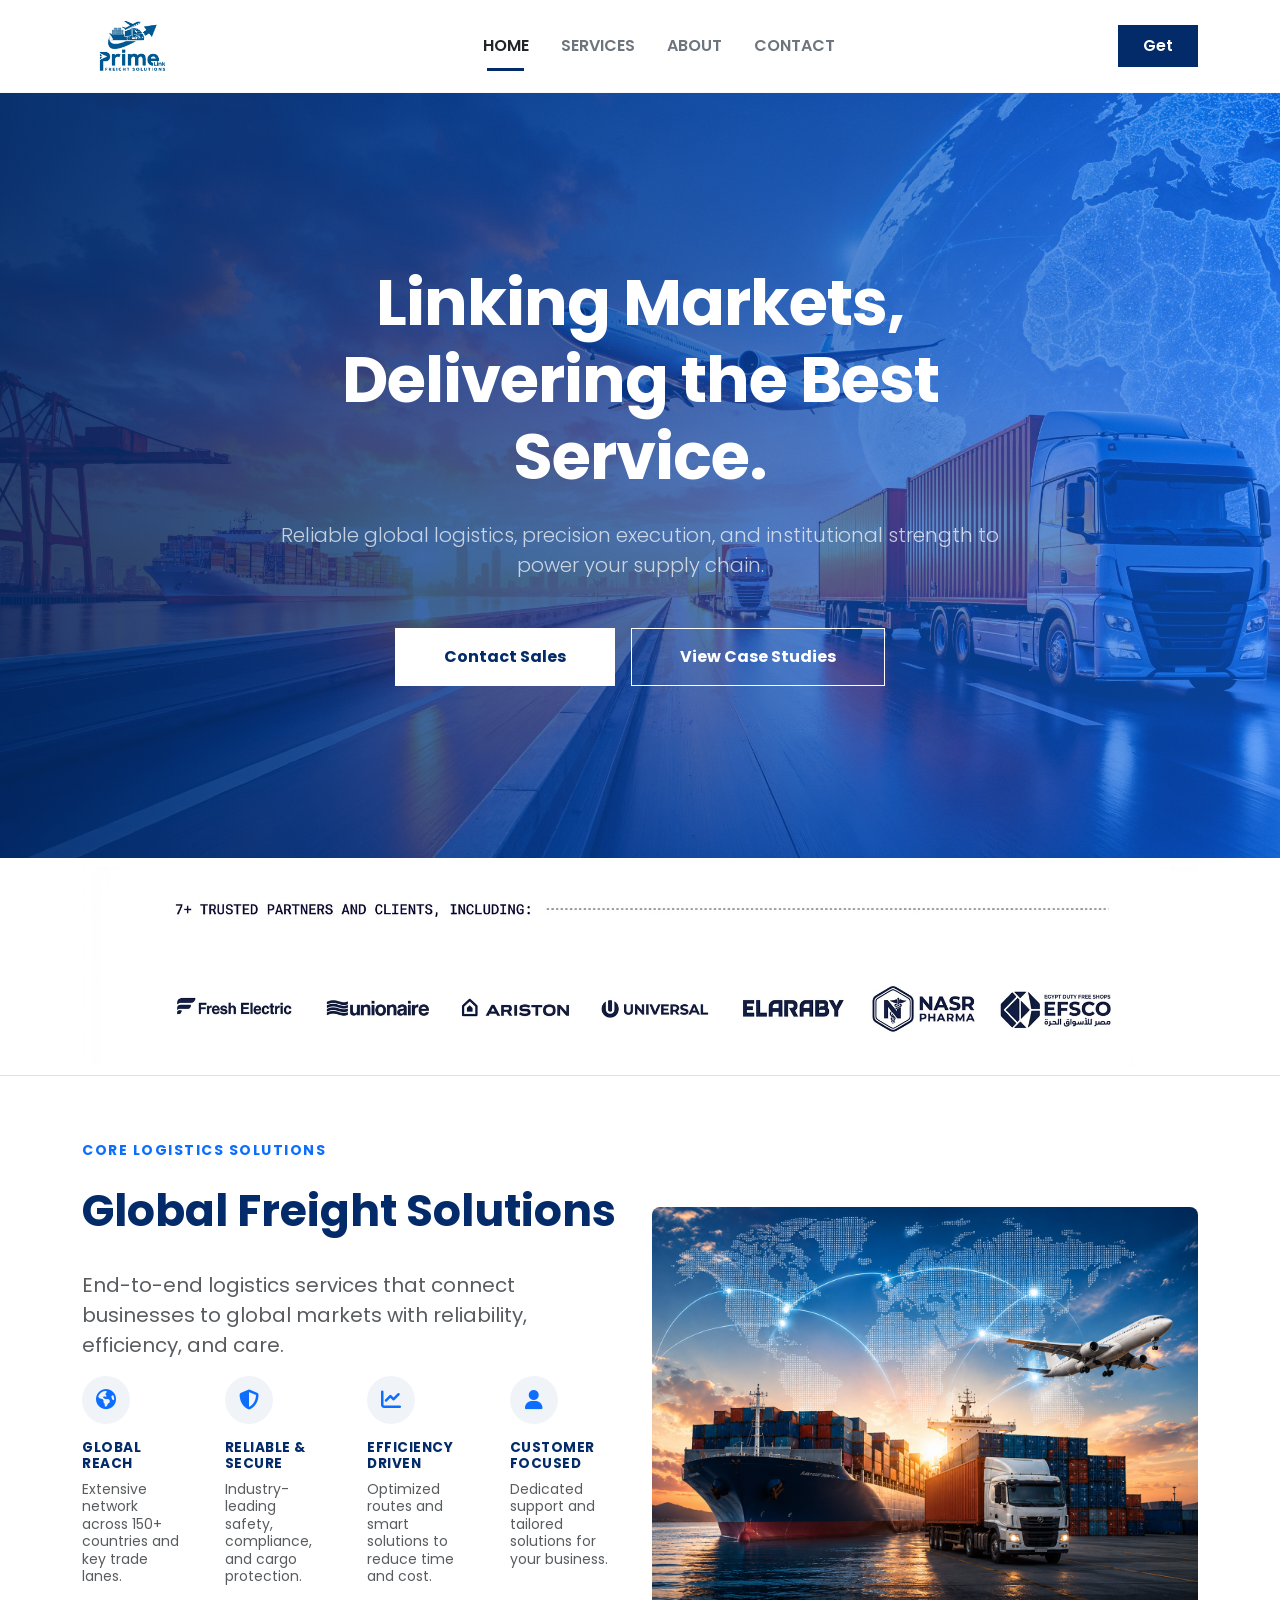
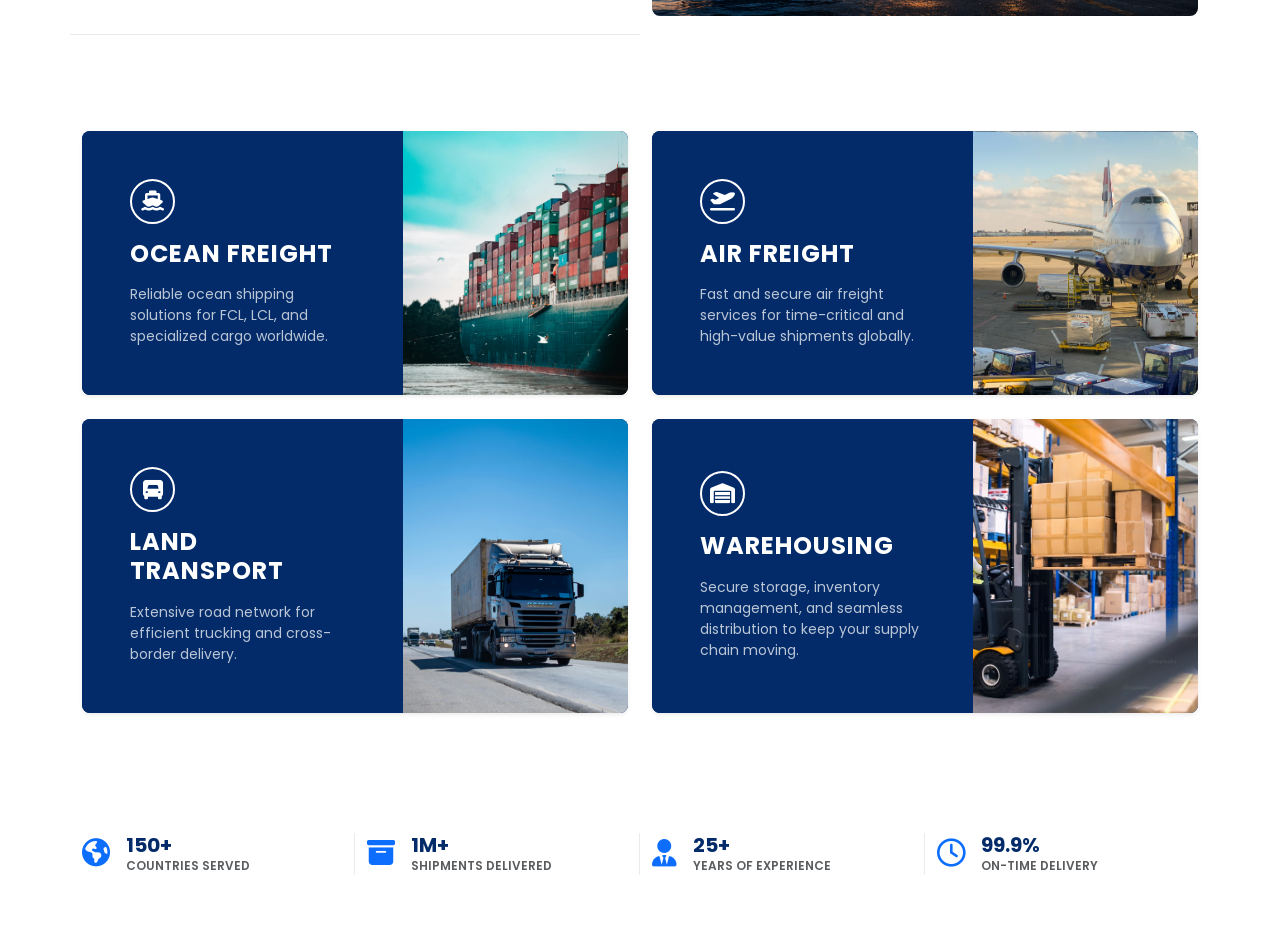
==== ar/index.html @ cf79ec02 "Fix asset paths for localized directory" ====
<!doctype html>
<html lang="en">
  <head>
    <!-- 
    =======================================================================
    * PROJECT:     Professional Multi-page Portfolio
    * VERSION:     1.0.0
    * AUTHOR:      Mostafa
    * DESCRIPTION: Home Page (English Version) with Multilingual Setup
    =======================================================================
    -->
    <meta charset="UTF-8" />
    <meta name="viewport" content="width=device-width, initial-scale=1.0" />
    <title>Portfolio | Home</title>

    <!-- THIRD-PARTY CORE CSS STYLESHEETS -->
    <!-- Google Fonts: Poppins (Clean Sans-Serif Typography) -->
    <link
      href="https://fonts.googleapis.com/css2?family=Poppins:wght@300;400;600;700&display=swap"
      rel="stylesheet"
    />
    <!-- Font Awesome Icons (Scalable Vector Icons) -->
    <link
      rel="stylesheet"
      href="https://cdnjs.cloudflare.com/ajax/libs/font-awesome/6.5.1/css/all.min.css"
    />
    <!-- Bootstrap 5 Compiled CSS (Local Production File) -->
    <link rel="stylesheet" href="../css/bootstrap.min.css" />

    <!-- CUSTOM USER-DEFINED STYLESHEETS -->
    <!-- Primary Global Stylesheet (LTR Layouts) -->
    <link rel="stylesheet" href="../css/style.css" />

    <!-- PAGE-SPECIFIC CRITICAL INLINE STYLES -->
    <style>
      body {
        font-family: "Poppins", sans-serif;
        background-color: #f8f9fa;
      }
    </style>
  </head>
  <body>
    <!-- ==========================================
         START: GLOBAL NAVIGATION BAR
         Features: Sticky-top, Responsive, Dark Theme
         ========================================== -->
    <nav
      class="navbar navbar-expand-lg navbar-light bg-white sticky-top py-3 border-bottom border-light"
    >
      <div class="container">
        <a
          class="navbar-brand fw-bold text-dark d-flex align-items-center"
          href="index.html"
        >
          <img
            src="../assets/images/Logo RGB.jpg.jpeg"
            alt=""
            class="img-fluid"
            style="height: 50px"
          />
        </a>

        <button
          class="navbar-toggler"
          type="button"
          data-bs-toggle="collapse"
          data-bs-target="#mainNavbar"
          aria-controls="mainNavbar"
          aria-expanded="false"
          aria-label="Toggle navigation"
        >
          <span class="navbar-toggler-icon"></span>
        </button>

        <div class="collapse navbar-collapse" id="mainNavbar">
          <ul class="navbar-nav mx-auto mb-2 mb-lg-0 gap-lg-3">
            <li class="nav-item">
              <a
                class="nav-link active fw-semibold text-uppercase text-dark position-relative"
                href="index.html"
                >Home</a
              >
            </li>
            <li class="nav-item">
              <a
                class="nav-link fw-semibold text-uppercase text-secondary"
                href="services.html"
                >Services</a
              >
            </li>
            <li class="nav-item">
              <a
                class="nav-link fw-semibold text-uppercase text-secondary"
                href="about.html"
                >About</a
              >
            </li>
            <li class="nav-item">
              <a
                class="nav-link fw-semibold text-uppercase text-secondary"
                href="contact.html"
                >Contact</a
              >
            </li>
          </ul>
          <div class="d-flex">
            <a
              href="contact.html"
              class="btn btn-primary-dark px-4 py-2 rounded-0 text-white fw-semibold"
              >Get</a
            >
          </div>
        </div>
      </div>
    </nav>
    <header
      class="hero-banner d-flex align-items-center text-center text-white position-relative"
    >
      <div
        class="hero-overlay position-absolute top-0 start-0 w-100 h-100"
      ></div>

      <div class="container position-relative z-1">
        <div class="row justify-content-center">
          <div class="col-xl-9 col-lg-10">
            <h1 class="display-3 fw-bold tracking-tight mb-4 text-white">
              Linking Markets,<br />Delivering the Best Service.
            </h1>
            <p class="lead mb-5 px-md-5 text-light opacity-75 fs-5">
              Reliable global logistics, precision execution, and institutional
              strength to power your supply chain.
            </p>
            <div class="d-flex justify-content-center gap-3 flex-wrap">
              <a
                href="contact.html"
                class="btn btn-white px-5 py-3 rounded-0 fw-bold"
                >Contact Sales</a
              >
              <a
                href="services.html"
                class="btn btn-outline-white px-5 py-3 rounded-0 fw-bold"
                >View Case Studies</a
              >
            </div>
          </div>
        </div>
      </div>
    </header>

    <!-- ==========================================
         END: GLOBAL NAVIGATION BAR
         ========================================== -->

    <!-- ==========================================
         START: HERO MAIN SECTION
         Placeholder for Hero Banner Configuration
         ========================================== -->
    <section class="stats-section bg-white py-2 border-bottom">
      <div class="container text-center">
        <img src="../assets/images/partners.png" alt="" class="img-fluid" />
      </div>
    </section>

    <!-- ==========================================
         END: HERO MAIN SECTION
         ========================================== -->

    <!-- ==========================================
         START: CORE SERVICES HIGHLIGHT SECTION
         Structure: Icon + Title + Description
        ========================================== -->

    <section class="services-section py-5 bg-white">
      <div class="container py-3">
        <div class="row align-items-center g-4 mb-5">
          <div class="col-lg-6">
            <div class="row g-3 mb-3">
              <span
                class="text-primary fw-bold text-uppercase tracking-wider small d-block mb-2"
                style="letter-spacing: 1.5px"
                >Core Logistics Solutions</span
              >
              <h2
                class="display-5 fw-bold text-dark-blue mb-3"
                style="font-size: 2.75rem"
              >
                Global Freight Solutions
              </h2>
              <p class="text-muted mb-0 fs-5 lh-base" style="max-width: 90%">
                End-to-end logistics services that connect businesses to global
                markets with reliability, efficiency, and care.
              </p>
            </div>
            <div class="row g-4 mb-5 pb-5 border-bottom border-light-subtle">
              <div class="col-xl-3 col-md-6">
                <div
                  class="feature-item d-flex flex-column align-items-center text-center align-items-sm-start text-sm-start pe-xl-3"
                >
                  <div
                    class="feature-icon-wrap mb-3 d-flex align-items-center justify-content-center rounded-circle bg-light-blue"
                  >
                    <i class="fa-solid fa-earth-americas text-primary fs-5"></i>
                  </div>
                  <h6
                    class="fw-bold text-dark-blue text-uppercase mb-2"
                    style="letter-spacing: 0.5px; font-size: 0.85rem"
                  >
                    Global Reach
                  </h6>
                  <p class="text-muted small mb-0 lh-sm">
                    Extensive network across 150+ countries and key trade lanes.
                  </p>
                </div>
              </div>
              <div class="col-xl-3 col-md-6">
                <div
                  class="feature-item d-flex flex-column align-items-center text-center align-items-sm-start text-sm-start pe-xl-3"
                >
                  <div
                    class="feature-icon-wrap mb-3 d-flex align-items-center justify-content-center rounded-circle bg-light-blue"
                  >
                    <i class="fa-solid fa-shield-halved text-primary fs-5"></i>
                  </div>
                  <h6
                    class="fw-bold text-dark-blue text-uppercase mb-2"
                    style="letter-spacing: 0.5px; font-size: 0.85rem"
                  >
                    Reliable & Secure
                  </h6>
                  <p class="text-muted small mb-0 lh-sm">
                    Industry-leading safety, compliance, and cargo protection.
                  </p>
                </div>
              </div>
              <div class="col-xl-3 col-md-6">
                <div
                  class="feature-item d-flex flex-column align-items-center text-center align-items-sm-start text-sm-start pe-xl-3"
                >
                  <div
                    class="feature-icon-wrap mb-3 d-flex align-items-center justify-content-center rounded-circle bg-light-blue"
                  >
                    <i class="fa-solid fa-chart-line text-primary fs-5"></i>
                  </div>
                  <h6
                    class="fw-bold text-dark-blue text-uppercase mb-2"
                    style="letter-spacing: 0.5px; font-size: 0.85rem"
                  >
                    Efficiency Driven
                  </h6>
                  <p class="text-muted small mb-0 lh-sm">
                    Optimized routes and smart solutions to reduce time and
                    cost.
                  </p>
                </div>
              </div>
              <div class="col-xl-3 col-md-6">
                <div
                  class="feature-item d-flex flex-column align-items-center text-center align-items-sm-start text-sm-start"
                >
                  <div
                    class="feature-icon-wrap mb-3 d-flex align-items-center justify-content-center rounded-circle bg-light-blue"
                  >
                    <i class="fa-solid fa-user text-primary fs-5"></i>
                  </div>
                  <h6
                    class="fw-bold text-dark-blue text-uppercase mb-2"
                    style="letter-spacing: 0.5px; font-size: 0.85rem"
                  >
                    Customer Focused
                  </h6>
                  <p class="text-muted small mb-0 lh-sm">
                    Dedicated support and tailored solutions for your business.
                  </p>
                </div>
              </div>
            </div>
          </div>
          <div class="col-lg-6">
            <div class="position-relative text-center text-lg-end">
              <img
                src="../assets/images/global-freight-logistics.png"
                alt="Global Freight Logistics"
                class="img-fluid rounded-3"
              />
            </div>
          </div>
        </div>

        <div class="row g-4">
          <div class="col-lg-6">
            <div
              class="service-panel-card d-flex flex-column flex-md-row rounded-3 overflow-hidden shadow-sm h-100"
            >
              <div
                class="service-panel-info p-4 p-xl-5 text-white d-flex flex-column justify-content-center position-relative"
              >
                <div
                  class="service-panel-icon mb-3 d-flex align-items-center justify-content-center rounded-circle border border-white border-2"
                >
                  <i class="fa-solid fa-ship fs-5"></i>
                </div>
                <h4 class="fw-bold text-uppercase mb-3 tracking-wide">
                  Ocean Freight
                </h4>
                <p class="text-light opacity-75 small mb-0">
                  Reliable ocean shipping solutions for FCL, LCL, and
                  specialized cargo worldwide.
                </p>
              </div>
              <div
                class="service-panel-img"
                style="
                  background-image: url(&quot;../assets/images/ocean-freight-bg.jpg&quot;);
                "
              ></div>
            </div>
          </div>

          <div class="col-lg-6">
            <div
              class="service-panel-card d-flex flex-column flex-md-row rounded-3 overflow-hidden shadow-sm h-100"
            >
              <div
                class="service-panel-info p-4 p-xl-5 text-white d-flex flex-column justify-content-center position-relative"
              >
                <div
                  class="service-panel-icon mb-3 d-flex align-items-center justify-content-center rounded-circle border border-white border-2"
                >
                  <i class="fa-solid fa-plane-departure fs-5"></i>
                </div>
                <h4 class="fw-bold text-uppercase mb-3 tracking-wide">
                  Air Freight
                </h4>
                <p class="text-light opacity-75 small mb-0">
                  Fast and secure air freight services for time-critical and
                  high-value shipments globally.
                </p>
              </div>
              <div
                class="service-panel-img"
                style="
                  background-image: url(&quot;../assets/images/air-freight-bg.jpg&quot;);
                "
              ></div>
            </div>
          </div>

          <div class="col-lg-6">
            <div
              class="service-panel-card d-flex flex-column flex-md-row rounded-3 overflow-hidden shadow-sm h-100"
            >
              <div
                class="service-panel-info p-4 p-xl-5 text-white d-flex flex-column justify-content-center position-relative"
              >
                <div
                  class="service-panel-icon mb-3 d-flex align-items-center justify-content-center rounded-circle border border-white border-2"
                >
                  <i class="fa-solid fa-truck-front fs-5"></i>
                </div>
                <h4 class="fw-bold text-uppercase mb-3 tracking-wide">
                  Land Transport
                </h4>
                <p class="text-light opacity-75 small mb-0">
                  Extensive road network for efficient trucking and cross-border
                  delivery.
                </p>
              </div>
              <div
                class="service-panel-img"
                style="
                  background-image: url(&quot;../assets/images/land-transport-bg.jpg&quot;);
                "
              ></div>
            </div>
          </div>

          <div class="col-lg-6">
            <div
              class="service-panel-card d-flex flex-column flex-md-row rounded-3 overflow-hidden shadow-sm h-100"
            >
              <div
                class="service-panel-info p-4 p-xl-5 text-white d-flex flex-column justify-content-center position-relative"
              >
                <div
                  class="service-panel-icon mb-3 d-flex align-items-center justify-content-center rounded-circle border border-white border-2"
                >
                  <i class="fa-solid fa-warehouse fs-5"></i>
                </div>
                <h4 class="fw-bold text-uppercase mb-3 tracking-wide">
                  Warehousing
                </h4>
                <p class="text-light opacity-75 small mb-0">
                  Secure storage, inventory management, and seamless
                  distribution to keep your supply chain moving.
                </p>
              </div>
              <div
                class="service-panel-img"
                style="
                  background-image: url(&quot;../assets/images/warehouse-bg.jpg&quot;);
                "
              ></div>
            </div>
          </div>
        </div>
        <div
          class="row g-4 justify-content-between align-items-center text-center text-md-start mt-5 pt-5"
        >
          <div
            class="col-xl-3 col-md-6 d-md-flex align-items-center gap-3 justify-content-center justify-content-xl-start bottom-stat-col"
          >
            <div class="stat-icon text-primary fs-3 mb-2 mb-md-0">
              <i class="fa-solid fa-earth-americas"></i>
            </div>
            <div>
              <h4 class="fw-bold text-dark-blue mb-0 fs-5">150+</h4>
              <p
                class="text-uppercase text-muted small fw-semibold tracking-wider mb-0"
                style="font-size: 0.75rem"
              >
                Countries Served
              </p>
            </div>
          </div>

          <div
            class="col-xl-3 col-md-6 d-md-flex align-items-center gap-3 justify-content-center justify-content-xl-start bottom-stat-col"
          >
            <div class="stat-icon text-primary fs-3 mb-2 mb-md-0">
              <i class="fa-solid fa-box-archive"></i>
            </div>
            <div>
              <h4 class="fw-bold text-dark-blue mb-0 fs-5">1M+</h4>
              <p
                class="text-uppercase text-muted small fw-semibold tracking-wider mb-0"
                style="font-size: 0.75rem"
              >
                Shipments Delivered
              </p>
            </div>
          </div>

          <div
            class="col-xl-3 col-md-6 d-md-flex align-items-center gap-3 justify-content-center justify-content-xl-start bottom-stat-col"
          >
            <div class="stat-icon text-primary fs-3 mb-2 mb-md-0">
              <i class="fa-solid fa-user-tie"></i>
            </div>
            <div>
              <h4 class="fw-bold text-dark-blue mb-0 fs-5">25+</h4>
              <p
                class="text-uppercase text-muted small fw-semibold tracking-wider mb-0"
                style="font-size: 0.75rem"
              >
                Years of Experience
              </p>
            </div>
          </div>

          <div
            class="col-xl-3 col-md-6 d-md-flex align-items-center gap-3 justify-content-center justify-content-xl-start"
          >
            <div class="stat-icon text-primary fs-3 mb-2 mb-md-0">
              <i class="fa-regular fa-clock"></i>
            </div>
            <div>
              <h4 class="fw-bold text-dark-blue mb-0 fs-5">99.9%</h4>
              <p
                class="text-uppercase text-muted small fw-semibold tracking-wider mb-0"
                style="font-size: 0.75rem"
              >
                On-Time Delivery
              </p>
            </div>
          </div>
        </div>
      </div>
    </section>
    <!-- ==========================================
         END: CORE SERVICES HIGHLIGHT SECTION
         ========================================== -->

    <!-- ==========================================
         START: GLOBAL SCRIPTS ATTACHMENT
         Placed at bottom to optimize DOM load speed
         ========================================== -->
    <!-- Bootstrap 5 Compiled Bundle JS (Includes Popper Core) -->
    <script src="../js/bootstrap.bundle.min.js"></script>
    <!-- Custom Application Javascript Execution File -->
    <script src="../js/main.js"></script>
    <!-- ==========================================
         END: GLOBAL SCRIPTS ATTACHMENT
         ========================================== -->
  </body>
</html>
---- css/style.css ----
/* =========================================================================
   * PREMIUM CORPORATE GLOBAL STYLESHEET
   * APPLICATION: Logistics & Freight Digital Interface
   * ARCHITECT:   Mostafa
   * VERSION:     1.0.0
   * TYPE:        Cascading Style Sheets (LTR Core)
   ========================================================================= */

/* -------------------------------------------------------------------------
   1. GLOBAL ARCHITECTURE VARIABLES & DESIGN TOKENS
   ------------------------------------------------------------------------- */
:root {
    /* Brand Identity Color Tokens */
    --brand-dark-blue: #032b69;      /* Primary institutional corporate shade */
    --brand-primary-blue: #0d6efd;   /* Dynamic interaction blue color */
    
    /* Global Transition Presets for Interactive Elements */
    --transition-base: all 0.3s ease-in-out;
}

/* -------------------------------------------------------------------------
   2. GLOBAL ROUTING OVERRIDES & BODY PRESETS
   ------------------------------------------------------------------------- */
body {
    background-color: #f4f6f9;       /* Light gray base surface layer */
    color: #333333;                  /* High contrast body text layout */
}

/* -------------------------------------------------------------------------
   3. GLOBAL NAVIGATION HEADER EXTENSIONS
   ------------------------------------------------------------------------- */
/* Active Page Indicator Underline Layer */
.navbar-nav .nav-link.active::after {
    content: '';
    position: absolute;
    width: 60%;
    height: 3px;
    background-color: var(--brand-dark-blue);
    bottom: -5px;
    left: 20%;
}

/* Custom Institutional Action Button State */
.btn-primary-dark {
    background-color: var(--brand-dark-blue);
    border: 1px solid var(--brand-dark-blue);
    transition: var(--transition-base);
}
.btn-primary-dark:hover {
    background-color: #021c44;
    color: #ffffff;
}

/* -------------------------------------------------------------------------
   4. HERO BANNER CONFIGURATION UTILITIES
   ------------------------------------------------------------------------- */
.hero-banner {
    min-height: 85vh;
    background: url('../assets/images/hero-bg.jpg') no-repeat center center/cover;
    background-attachment: fixed;    /* Parallax visual movement preset */
}

/* Background Opacity Gradient Layer */
.hero-overlay {
    background: linear-gradient(to right, rgba(3, 43, 105, 0.85), rgba(13, 110, 253, 0.6));
    z-index: 0;
}

/* Dense Typography Line-Height Utility */
.tracking-tight {
    letter-spacing: -1px;
}

/* Sharp Corporate Dynamic Button Overrides */
.btn-white {
    background-color: #ffffff;
    color: var(--brand-dark-blue);
    border: 1px solid #ffffff;
    transition: var(--transition-base);
}
.btn-white:hover {
    background-color: transparent;
    color: #ffffff;
    border: 1px solid #ffffff;
}

.btn-outline-white {
    background-color: transparent;
    color: #ffffff;
    border: 1px solid #ffffff;
    transition: var(--transition-base);
}
.btn-outline-white:hover {
    background-color: #ffffff;
    color: var(--brand-dark-blue);
}

/* -------------------------------------------------------------------------
   5. CORE SERVICES & SOLUTIONS SECTION STRUCTURAL DESIGN
   ------------------------------------------------------------------------- */
/* Text tracking definitions */
.small-tracking {
    letter-spacing: 0.5px;
    font-size: 0.85rem;
}

/* Soft Decorative Circular Background for Core Features */
.bg-light-blue {
    background-color: #f0f4f9;
}

/* Micro-interaction Container for Vector Assets */
.feature-icon-wrap {
    width: 48px;
    height: 48px;
    border: none;
    transition: var(--transition-base);
}

/* Feature Component Interactive States */
.feature-item:hover .bg-light-blue {
    background-color: var(--brand-primary-blue);
}
.feature-item:hover .feature-icon-wrap i {
    color: #ffffff !important;
}

/* Palette Specific Branding Layer */
.text-dark-blue {
    color: var(--brand-dark-blue);
}

/* -------------------------------------------------------------------------
   6. SPLIT CARDS ARCHITECTURE LAYOUT
   ------------------------------------------------------------------------- */
/* Asymmetric Flexbox Dashboard Panel */
.service-panel-card {
    background-color: var(--brand-dark-blue);
    min-height: 240px;
    transition: var(--transition-base);
}

/* Content Container Metadata Layer */
.service-panel-info {
    flex: 1;
    background-color: var(--brand-dark-blue);
}

/* Asymmetric Background Image Asset Engine */
.service-panel-img {
    flex: 1;
    background-size: cover;
    background-position: center;
    min-height: 200px;              /* Fallback preset layer for viewports */
}

/* Interactive Card Vector Presets */
.service-panel-icon {
    width: 45px;
    height: 45px;
}

.tracking-wide {
    letter-spacing: 1px;
}

/* Card Micro-interaction Elevation Translate Animations */
.service-panel-card:hover {
    transform: translateY(-5px);
    box-shadow: 0 1rem 3rem rgba(3, 43, 105, 0.15) !important;
}

/* -------------------------------------------------------------------------
   7. PERFORMANCE METRICS DIVIDER ARCHITECTURE
   ------------------------------------------------------------------------- */
.bottom-stats-bar {
    background-color: #ffffff;
}

/* Responsive Desktop Column Separator System */
@media (min-width: 1200px) {
    .bottom-stat-col {
        border-right: 1px solid #e9ecef;
        padding-right: 2rem;
    }
}

/* Dynamic Performance Counter Vector Asset Color Match */
.stat-icon i {
    color: var(--brand-primary-blue);
}

/* =========================================================================
   * END OF LOGISTICS STYLE IMPLEMENTATION LAYER
   ========================================================================= */


   /* =========================================================================
   * SERVICES MAIN SECTION STYLE SHEET
   * APPLICATION: About Us Interface Settings
   * ARCHITECT:   Mostafa
   ========================================================================= */

/* -------------------------------------------------------------------------
   1. HERO BANNER REINFORCEMENTS
   ------------------------------------------------------------------------- */
.about-hero {
    background-size: cover;
    background-position: center !important;
}

/* -------------------------------------------------------------------------
   2. CORE FEATURES COMPONENT OVERRIDES
   ------------------------------------------------------------------------- */
.bg-light-blue {
    background-color: #f0f4f9;
}

.value-icon-wrap {
    width: 60px;
    height: 60px;
    transition: all 0.3s ease-in-out;
}

/* Micro-interaction Styles on Hover Trigger */
.value-card-col:hover .bg-light-blue {
    background-color: #0d6efd !important; /* Maps dynamic interaction blue color */
}

.value-card-col:hover .value-icon-wrap i {
    color: #ffffff !important;
}

/* -------------------------------------------------------------------------
   3. CORPORATE QUOTE BLOCK PRESETS
   ------------------------------------------------------------------------- */
.quote-banner-bar {
    background-color: #032b69; /* Institutional corporate dark blue */
}

/* Responsive Structural Desktop Thin Layout Grid Separator */
@media (min-width: 768px) {
    .border-start-md {
        border-left: 1px solid #e9ecef !important;
    }
}
/* =========================================================================
   * DETAILED SERVICES INTERFACE STYLE SHEET
   * APPLICATION: Custom UI Component Enhancements
   * ARCHITECT:   Mostafa
   ========================================================================= */

/* 1. HERO GRAPHIC EXTRA CONFIG */
.services-hero {
    background-color: #f8f9fa !important;
}

/* 2. SERVICES CARD DETAILED LAYOUT */
.service-detailed-card {
    transition: all 0.3s ease-in-out;
    background-color: #fdfdfd;
}

/* Floating Icon Placement Override */
.service-floating-icon {
    width: 46px;
    height: 46px;
    bottom: -23px;
    left: 25px;
    border: 2px solid #ffffff;
    z-index: 3;
    transition: all 0.3s ease-in-out;
}

/* Text Accent Line Style Under Service Title */
.card-title-line::after {
    content: '';
    position: absolute;
    bottom: 0;
    left: 0;
    width: 30px;
    height: 2.5px;
    background-color: #0d6efd; /* Brand primary blue */
}

/* Mini Dot Bullet List Optimization */
.service-bullet-list li {
    margin-bottom: 8px;
    display: flex;
    align-items: center;
}
.service-bullet-list li i {
    font-size: 6px !important; /* Forces ultra-small micro dot layout */
}

/* Hover Zoom & Card Lift Animation Curve */
.service-detailed-card:hover {
    transform: translateY(-6px);
    box-shadow: 0 1rem 2.5rem rgba(3, 43, 105, 0.12) !important;
}
.service-detailed-card:hover .service-floating-icon {
    background-color: #0d6efd !important; /* Icon shifts to light blue on card focus */
}

/* 3. BOTTOM STATS COUNTER BAR COMPONENTS */
.stat-icon-box {
    width: 45px;
    height: 45px;
    flex-shrink: 0;
}

/* Responsive Grid Vertical Thin Separator Systems */
@media (min-width: 992px) {
    .border-end-lg {
        border-right: 1px solid #dee2e6 !important;
    }
}
/* =========================================================================
   * DETAILED CONTACT US INTERFACE STYLE SHEET - UPDATED V2
   * APPLICATION: Custom Brand Layout & Alignment Fixes
   * ARCHITECT:   Mostafa
   ========================================================================= */

/* 1. HERO REINFORCEMENT SETTINGS */
.contact-hero {

    background: url('https://picsum.photos/id/11/1920/600') no-repeat center center;
    background-size: cover !important;
    background-position: center !important;
    min-height: 450px;
}

/* 2. CORE SYSTEM INTERACTION OVERRIDES */
.text-dark-blue {
    color: #032b69 !important;
}

.bg-form-light {
    background-color: #f8fafd !important;
}

.btn-dark-blue {
    background-color: #032b69 !important;
    border: none !important;
    transition: all 0.25s ease-in-out;
}

.btn-dark-blue:hover {
    background-color: #0d6efd !important;
}


.contact-circle-icon {
    width: 40px !important;
    height: 40px !important;
    background-color: #032b69 !important; 
    color: #ffffff !important;
    border-radius: 50% !important;
    display: inline-block;
    text-align: center;
    line-height: 40px; 
    flex-shrink: 0;
    box-shadow: 0 4px 10px rgba(3, 43, 105, 0.15);
}

.contact-circle-icon i {
    color: #ffffff !important;
    font-size: 0.95rem !important;
    vertical-align: middle;
}

.contact-interface-block .d-flex {
    margin-bottom: 1.5rem !important;
}

/*(Form Fields) */
.contact-panel-form .form-control {
    background-color: #ffffff !important;
    border: 1px solid #e2e8f0 !important;
    padding: 0.75rem 1rem !important;
    font-size: 0.85rem !important;
    border-radius: 6px !important;
    color: #334155 !important;
}

.contact-panel-form .form-control::placeholder {
    color: #94a3b8 !important;
}

.contact-panel-form .form-control:focus {
    border-color: #0d6efd !important;
    box-shadow: 0 0 0 3px rgba(13, 110, 253, 0.1) !important;
    outline: none !important;
}

/* 3. BRAND ADAPTIVE UTILITIES SIDEBAR PANEL OVERRIDES */
.corporate-brand-card {
    background: linear-gradient(135deg, #032b69 0%, #021a3f 100%) !important;
    padding: 3rem !important;
    min-height: 400px;
}


.contact-grid-mask {
    background-image: radial-gradient(rgba(255, 255, 255, 0.15) 1px, transparent 1px) !important;
    background-size: 16px 16px !important;
}

/* 4. COUNTER BAR FIXES */
.stat-icon-box {
    width: 45px;
    height: 45px;
    background-color: #0d6efd !important;
    border-radius: 50%;
    display: inline-block;
    text-align: center;
    line-height: 45px;
}

.stat-icon-box i {
    color: #ffffff !important;
}


@media (min-width: 992px) {
    .border-end-lg {
        border-right: 1px solid #dee2e6 !important;
    }
}
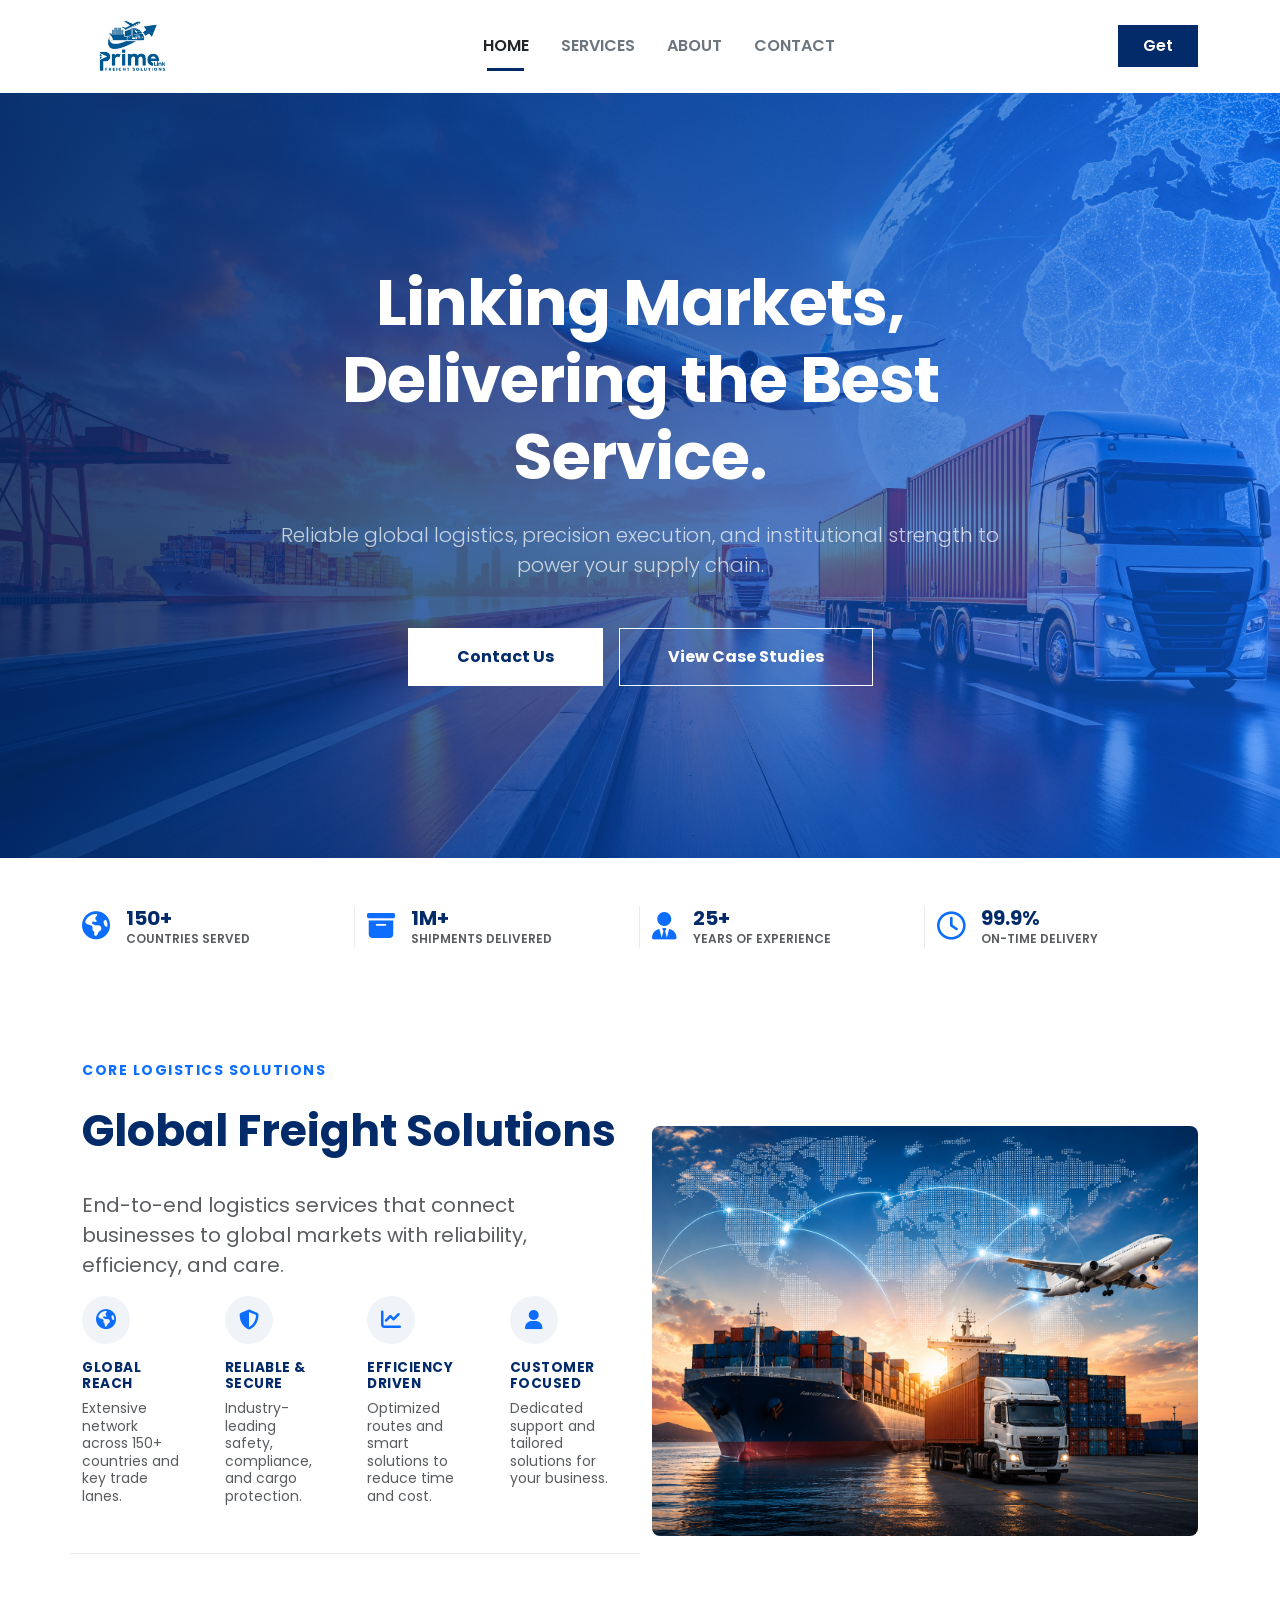
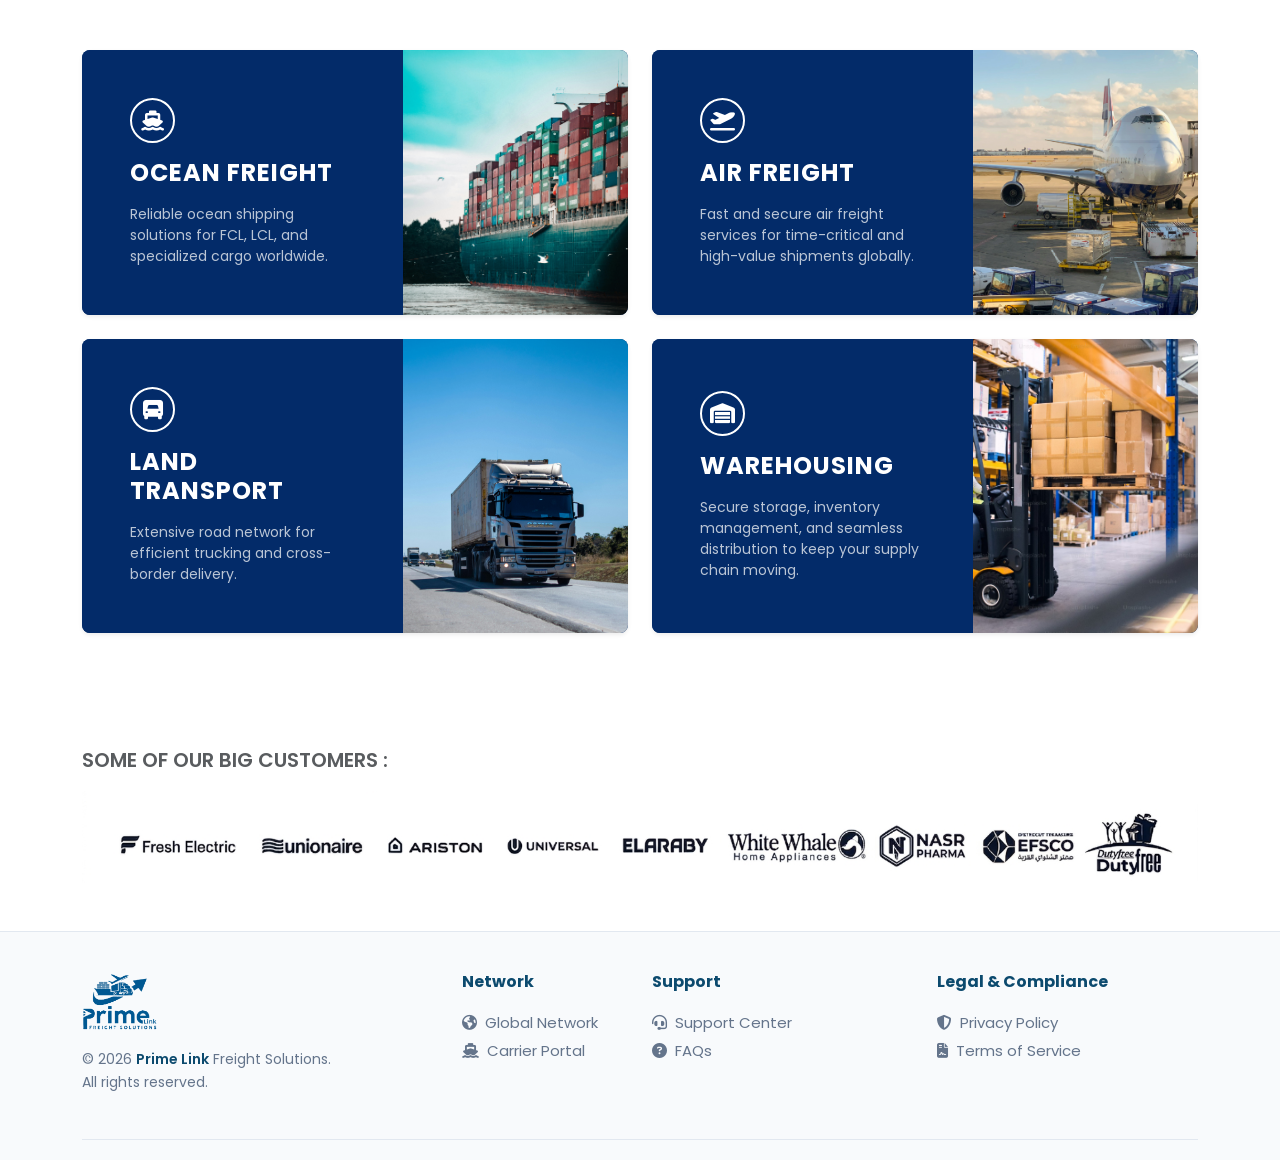
==== commit bb155ae7: "feat: add global footer, update layout image and email contact link" ====
--- a/ar/index.html
+++ b/ar/index.html
@@ -113,6 +113,13 @@
         </div>
       </div>
     </nav>
+        <!-- ==========================================
+         END: GLOBAL NAVIGATION BAR
+         ========================================== -->
+    <!-- ==========================================
+          START: HERO MAIN SECTION
+          Structure: Full-Width Background Image + Overlay + Centered Content
+          ========================================== -->  
     <header
       class="hero-banner d-flex align-items-center text-center text-white position-relative"
     >
@@ -134,7 +141,7 @@
               <a
                 href="contact.html"
                 class="btn btn-white px-5 py-3 rounded-0 fw-bold"
-                >Contact Sales</a
+                >Contact Us</a
               >
               <a
                 href="services.html"
@@ -147,17 +154,79 @@
       </div>
     </header>
 
-    <!-- ==========================================
-         END: GLOBAL NAVIGATION BAR
-         ========================================== -->
-
-    <!-- ==========================================
-         START: HERO MAIN SECTION
-         Placeholder for Hero Banner Configuration
-         ========================================== -->
-    <section class="stats-section bg-white py-2 border-bottom">
+    <section class="stats-section bg-white">
       <div class="container text-center">
-        <img src="../assets/images/partners.png" alt="" class="img-fluid" />
+        <div
+          class="row g-4  justify-content-between align-items-center text-center text-md-start  py-5"
+        >
+          <div
+            class="col-xl-3 col-md-6 d-md-flex align-items-center gap-3 justify-content-center justify-content-xl-start bottom-stat-col"
+          >
+            <div class="stat-icon text-primary fs-3 mb-2 mb-md-0">
+              <i class="fa-solid fa-earth-americas"></i>
+            </div>
+            <div>
+              <h4 class="fw-bold text-dark-blue mb-0 fs-5">150+</h4>
+              <p
+                class="text-uppercase text-muted small fw-semibold tracking-wider mb-0"
+                style="font-size: 0.75rem"
+              >
+                Countries Served
+              </p>
+            </div>
+          </div>
+
+          <div
+            class="col-xl-3 col-md-6 d-md-flex align-items-center gap-3 justify-content-center justify-content-xl-start bottom-stat-col"
+          >
+            <div class="stat-icon text-primary fs-3 mb-2 mb-md-0">
+              <i class="fa-solid fa-box-archive"></i>
+            </div>
+            <div>
+              <h4 class="fw-bold text-dark-blue mb-0 fs-5">1M+</h4>
+              <p
+                class="text-uppercase text-muted small fw-semibold tracking-wider mb-0"
+                style="font-size: 0.75rem"
+              >
+                Shipments Delivered
+              </p>
+            </div>
+          </div>
+
+          <div
+            class="col-xl-3 col-md-6 d-md-flex align-items-center gap-3 justify-content-center justify-content-xl-start bottom-stat-col"
+          >
+            <div class="stat-icon text-primary fs-3 mb-2 mb-md-0">
+              <i class="fa-solid fa-user-tie"></i>
+            </div>
+            <div>
+              <h4 class="fw-bold text-dark-blue mb-0 fs-5">25+</h4>
+              <p
+                class="text-uppercase text-muted small fw-semibold tracking-wider mb-0"
+                style="font-size: 0.75rem"
+              >
+                Years of Experience
+              </p>
+            </div>
+          </div>
+
+          <div
+            class="col-xl-3 col-md-6 d-md-flex align-items-center gap-3 justify-content-center justify-content-xl-start"
+          >
+            <div class="stat-icon text-primary fs-3 mb-2 mb-md-0">
+              <i class="fa-regular fa-clock"></i>
+            </div>
+            <div>
+              <h4 class="fw-bold text-dark-blue mb-0 fs-5">99.9%</h4>
+              <p
+                class="text-uppercase text-muted small fw-semibold tracking-wider mb-0"
+                style="font-size: 0.75rem"
+              >
+                On-Time Delivery
+              </p>
+            </div>
+          </div>
+        </div>
       </div>
     </section>
 
@@ -403,83 +472,104 @@
             </div>
           </div>
         </div>
-        <div
-          class="row g-4 justify-content-between align-items-center text-center text-md-start mt-5 pt-5"
-        >
-          <div
-            class="col-xl-3 col-md-6 d-md-flex align-items-center gap-3 justify-content-center justify-content-xl-start bottom-stat-col"
-          >
-            <div class="stat-icon text-primary fs-3 mb-2 mb-md-0">
-              <i class="fa-solid fa-earth-americas"></i>
-            </div>
-            <div>
-              <h4 class="fw-bold text-dark-blue mb-0 fs-5">150+</h4>
-              <p
-                class="text-uppercase text-muted small fw-semibold tracking-wider mb-0"
-                style="font-size: 0.75rem"
-              >
-                Countries Served
+      </div>
+      <div class="container text-center mt-5 pt-5">
+        <p class="text-uppercase text-start text-muted small fw-semibold  " style="font-size: 1.25rem"> 
+          Some Of Our Big Customers :
+        </p>
+
+         <img src="../assets/images/partners (2).png" alt="" class="img-fluid" />
+      </div>
+ 
+    </section>
+    <!-- ==========================================
+         END: CORE SERVICES HIGHLIGHT SECTION
+         ========================================== -->
+
+    <!-- ==========================================
+         START: GLOBAL FOOTER CONFIGURATION
+         Structure: 4 Columns (Brand, Network, Support, Legal)
+        ========================================== -->
+
+    <footer class="main-footer">
+      <div class="container">
+        <div class="row gy-4">
+          <div class="col-lg-4 col-md-6">
+            <div class="footer-brand">
+              <img
+                src="../assets/images/logo_footer.png"
+                alt="Prime Link Logo"
+                class="footer-logo mb-3"
+              />
+              <p class="copyright-text">
+                &copy; 2026 <span class="highlight">Prime Link</span> Freight
+                Solutions.<br />
+                All rights reserved.
               </p>
             </div>
           </div>
 
-          <div
-            class="col-xl-3 col-md-6 d-md-flex align-items-center gap-3 justify-content-center justify-content-xl-start bottom-stat-col"
-          >
-            <div class="stat-icon text-primary fs-3 mb-2 mb-md-0">
-              <i class="fa-solid fa-box-archive"></i>
-            </div>
-            <div>
-              <h4 class="fw-bold text-dark-blue mb-0 fs-5">1M+</h4>
-              <p
-                class="text-uppercase text-muted small fw-semibold tracking-wider mb-0"
-                style="font-size: 0.75rem"
-              >
-                Shipments Delivered
-              </p>
-            </div>
-          </div>
-
-          <div
-            class="col-xl-3 col-md-6 d-md-flex align-items-center gap-3 justify-content-center justify-content-xl-start bottom-stat-col"
-          >
-            <div class="stat-icon text-primary fs-3 mb-2 mb-md-0">
-              <i class="fa-solid fa-user-tie"></i>
-            </div>
-            <div>
-              <h4 class="fw-bold text-dark-blue mb-0 fs-5">25+</h4>
-              <p
-                class="text-uppercase text-muted small fw-semibold tracking-wider mb-0"
-                style="font-size: 0.75rem"
-              >
-                Years of Experience
-              </p>
-            </div>
-          </div>
-
-          <div
-            class="col-xl-3 col-md-6 d-md-flex align-items-center gap-3 justify-content-center justify-content-xl-start"
-          >
-            <div class="stat-icon text-primary fs-3 mb-2 mb-md-0">
-              <i class="fa-regular fa-clock"></i>
-            </div>
-            <div>
-              <h4 class="fw-bold text-dark-blue mb-0 fs-5">99.9%</h4>
-              <p
-                class="text-uppercase text-muted small fw-semibold tracking-wider mb-0"
-                style="font-size: 0.75rem"
-              >
-                On-Time Delivery
-              </p>
-            </div>
+          <div class="col-lg-2 col-md-6">
+            <h5 class="footer-heading">Network</h5>
+            <ul class="footer-links list-unstyled">
+              <li>
+                <a href="#"
+                  ><i class="fa-solid fa-earth-americas me-2"></i>Global
+                  Network</a
+                >
+              </li>
+              <li>
+                <a href="#"
+                  ><i class="fa-solid fa-ship me-2"></i>Carrier Portal</a
+                >
+              </li>
+            </ul>
+          </div>
+
+          <div class="col-lg-3 col-md-6">
+            <h5 class="footer-heading">Support</h5>
+            <ul class="footer-links list-unstyled">
+              <li>
+                <a href="#"
+                  ><i class="fa-solid fa-headset me-2"></i>Support Center</a
+                >
+              </li>
+              <li>
+                <a href="#"
+                  ><i class="fa-solid fa-circle-question me-2"></i>FAQs</a
+                >
+              </li>
+            </ul>
+          </div>
+
+          <div class="col-lg-3 col-md-6">
+            <h5 class="footer-heading">Legal & Compliance</h5>
+            <ul class="footer-links list-unstyled">
+              <li>
+                <a href="#"
+                  ><i class="fa-solid fa-shield-halved me-2"></i>Privacy
+                  Policy</a
+                >
+              </li>
+              <li>
+                <a href="#"
+                  ><i class="fa-solid fa-file-contract me-2"></i>Terms of
+                  Service</a
+                >
+              </li>
+            </ul>
           </div>
         </div>
+
+        <hr class="footer-divider" />
+
+        <div class="footer-bottom text-center"></div>
       </div>
-    </section>
-    <!-- ==========================================
-         END: CORE SERVICES HIGHLIGHT SECTION
-         ========================================== -->
-
+    </footer>
+
+    <!-- ==========================================
+         END: GLOBAL FOOTER
+         ========================================== -->
     <!-- ==========================================
          START: GLOBAL SCRIPTS ATTACHMENT
          Placed at bottom to optimize DOM load speed
--- a/css/style.css
+++ b/css/style.css
@@ -127,7 +127,7 @@
 
 /* Palette Specific Branding Layer */
 .text-dark-blue {
-    color: var(--brand-dark-blue);
+    color: var(--brand-dark-blue) !important;
 }
 
 /* -------------------------------------------------------------------------
@@ -174,7 +174,7 @@
    7. PERFORMANCE METRICS DIVIDER ARCHITECTURE
    ------------------------------------------------------------------------- */
 .bottom-stats-bar {
-    background-color: #ffffff;
+    background-color: #3333ff;
 }
 
 /* Responsive Desktop Column Separator System */
@@ -191,31 +191,16 @@
 }
 
 /* =========================================================================
-   * END OF LOGISTICS STYLE IMPLEMENTATION LAYER
+   * ABOUT & CORE VALUES STYLE SHEET
    ========================================================================= */
 
-
-   /* =========================================================================
-   * SERVICES MAIN SECTION STYLE SHEET
-   * APPLICATION: About Us Interface Settings
-   * ARCHITECT:   Mostafa
-   ========================================================================= */
-
-/* -------------------------------------------------------------------------
-   1. HERO BANNER REINFORCEMENTS
-   ------------------------------------------------------------------------- */
+/* 1. HERO BANNER REINFORCEMENTS */
 .about-hero {
     background-size: cover;
     background-position: center !important;
 }
 
-/* -------------------------------------------------------------------------
-   2. CORE FEATURES COMPONENT OVERRIDES
-   ------------------------------------------------------------------------- */
-.bg-light-blue {
-    background-color: #f0f4f9;
-}
-
+/* 2. CORE FEATURES COMPONENT OVERRIDES */
 .value-icon-wrap {
     width: 60px;
     height: 60px;
@@ -231,9 +216,7 @@
     color: #ffffff !important;
 }
 
-/* -------------------------------------------------------------------------
-   3. CORPORATE QUOTE BLOCK PRESETS
-   ------------------------------------------------------------------------- */
+/* 3. CORPORATE QUOTE BLOCK PRESETS */
 .quote-banner-bar {
     background-color: #032b69; /* Institutional corporate dark blue */
 }
@@ -244,6 +227,7 @@
         border-left: 1px solid #e9ecef !important;
     }
 }
+
 /* =========================================================================
    * DETAILED SERVICES INTERFACE STYLE SHEET
    * APPLICATION: Custom UI Component Enhancements
@@ -306,7 +290,16 @@
 .stat-icon-box {
     width: 45px;
     height: 45px;
+    background-color: #0d6efd !important;
+    border-radius: 50%;
+    display: inline-block;
+    text-align: center;
+    line-height: 45px;
     flex-shrink: 0;
+}
+
+.stat-icon-box i {
+    color: #ffffff !important;
 }
 
 /* Responsive Grid Vertical Thin Separator Systems */
@@ -315,15 +308,15 @@
         border-right: 1px solid #dee2e6 !important;
     }
 }
+
 /* =========================================================================
-   * DETAILED CONTACT US INTERFACE STYLE SHEET - UPDATED V2
+   * DETAILED CONTACT US INTERFACE STYLE SHEET
    * APPLICATION: Custom Brand Layout & Alignment Fixes
    * ARCHITECT:   Mostafa
    ========================================================================= */
 
 /* 1. HERO REINFORCEMENT SETTINGS */
 .contact-hero {
-
     background: url('https://picsum.photos/id/11/1920/600') no-repeat center center;
     background-size: cover !important;
     background-position: center !important;
@@ -331,10 +324,6 @@
 }
 
 /* 2. CORE SYSTEM INTERACTION OVERRIDES */
-.text-dark-blue {
-    color: #032b69 !important;
-}
-
 .bg-form-light {
     background-color: #f8fafd !important;
 }
@@ -348,7 +337,6 @@
 .btn-dark-blue:hover {
     background-color: #0d6efd !important;
 }
-
 
 .contact-circle-icon {
     width: 40px !important;
@@ -373,7 +361,7 @@
     margin-bottom: 1.5rem !important;
 }
 
-/*(Form Fields) */
+/* Form Fields Styling */
 .contact-panel-form .form-control {
     background-color: #ffffff !important;
     border: 1px solid #e2e8f0 !important;
@@ -400,30 +388,75 @@
     min-height: 400px;
 }
 
-
 .contact-grid-mask {
     background-image: radial-gradient(rgba(255, 255, 255, 0.15) 1px, transparent 1px) !important;
     background-size: 16px 16px !important;
 }
 
-/* 4. COUNTER BAR FIXES */
-.stat-icon-box {
-    width: 45px;
-    height: 45px;
-    background-color: #0d6efd !important;
-    border-radius: 50%;
-    display: inline-block;
-    text-align: center;
-    line-height: 45px;
-}
-
-.stat-icon-box i {
-    color: #ffffff !important;
-}
-
-
-@media (min-width: 992px) {
-    .border-end-lg {
-        border-right: 1px solid #dee2e6 !important;
-    }
+/* =========================================================================
+   * MAIN FOOTER CONTAINER COMPONENT
+   ========================================================================= */
+.main-footer {
+    background-color: #f8fafc; /* Light off-white background from the design image */
+    padding: 40px 0 10px 0;
+    border-top: 1px solid #e2e8f0; /* Soft top border line */
+}
+
+.footer-logo {
+    max-height: 60px; /* Aligns the branding logo scale proportionally */
+    display: block;
+}
+
+/* Headings: Network, Support, Legal */
+.footer-heading {
+    color: #0c4a6e; /* Deep ocean navy blue from the design headers */
+    font-size: 16px;
+    font-weight: 700;
+    margin-bottom: 20px;
+}
+
+.footer-links li {
+    margin-bottom: 4px;
+}
+
+/* Styling the icons and links text color */
+.footer-links a {
+    color: #64748b; /* Soft slate gray from the design layout */
+    text-decoration: none;
+    font-size: 15px;
+    transition: color 0.2s ease-in-out;
+}
+
+/* Subtle icon alignment inside the link */
+.footer-links a i {
+    color: #64748b; /* Icons match the exact text color */
+    transition: all 0.5s ease;
+}
+
+/* Darker blue color feedback on user hover */
+.footer-links a:hover,
+.footer-links a:hover i {
+    color: #0c4a6e; 
+    padding-left: 5px;
+}
+
+/* Copyright text and alignment */
+.copyright-text {
+    font-size: 14px;
+    color: #64748b; /* Matching the soft legal text color */
+    line-height: 1.6;
+    margin-top: 15px;
+}
+
+/* Keeping your highlight span clean and integrated */
+.copyright-text .highlight {
+    color: #0c4a6e;
+    font-weight: 600;
+}
+
+/* Softening your existing divider to blend with the light theme */
+.footer-divider {
+    border-top: 1px solid #e2e8f0;
+    margin: 30px 0 10px 0;
+    opacity: 1;
 }
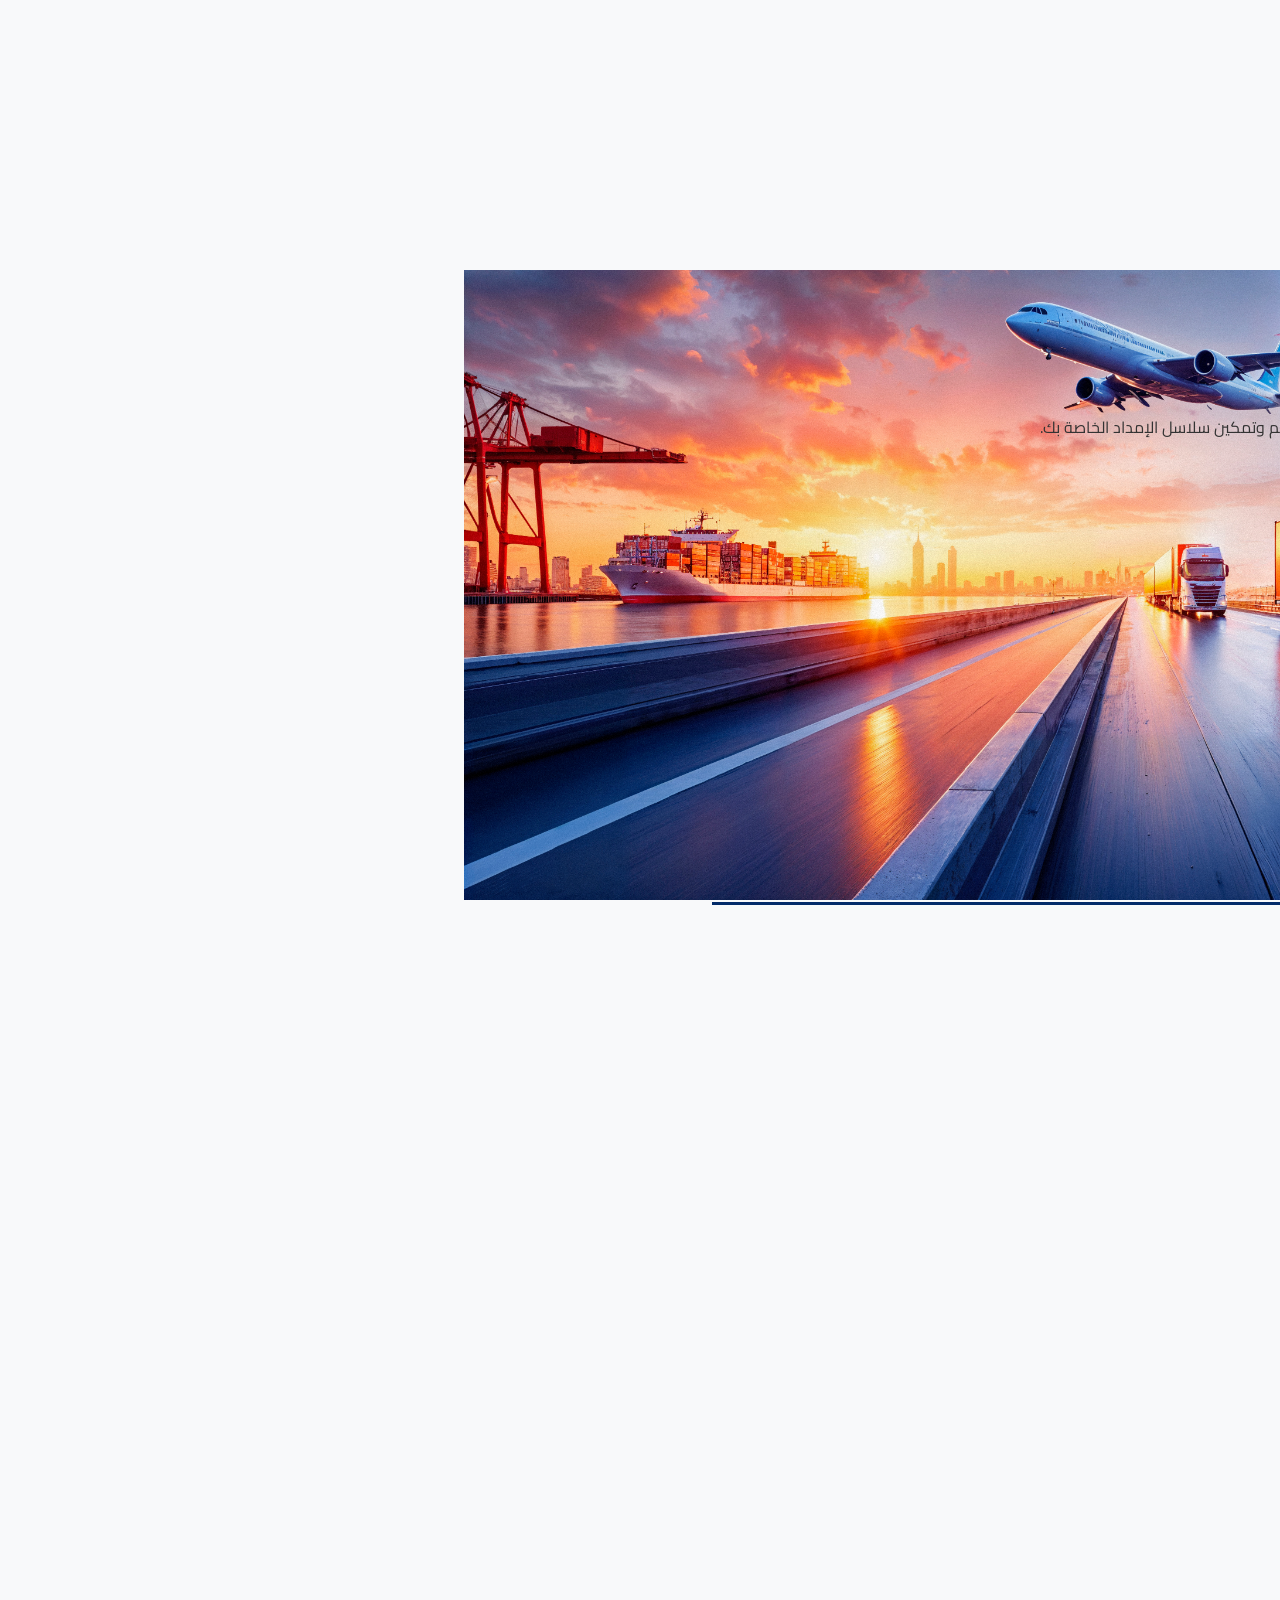
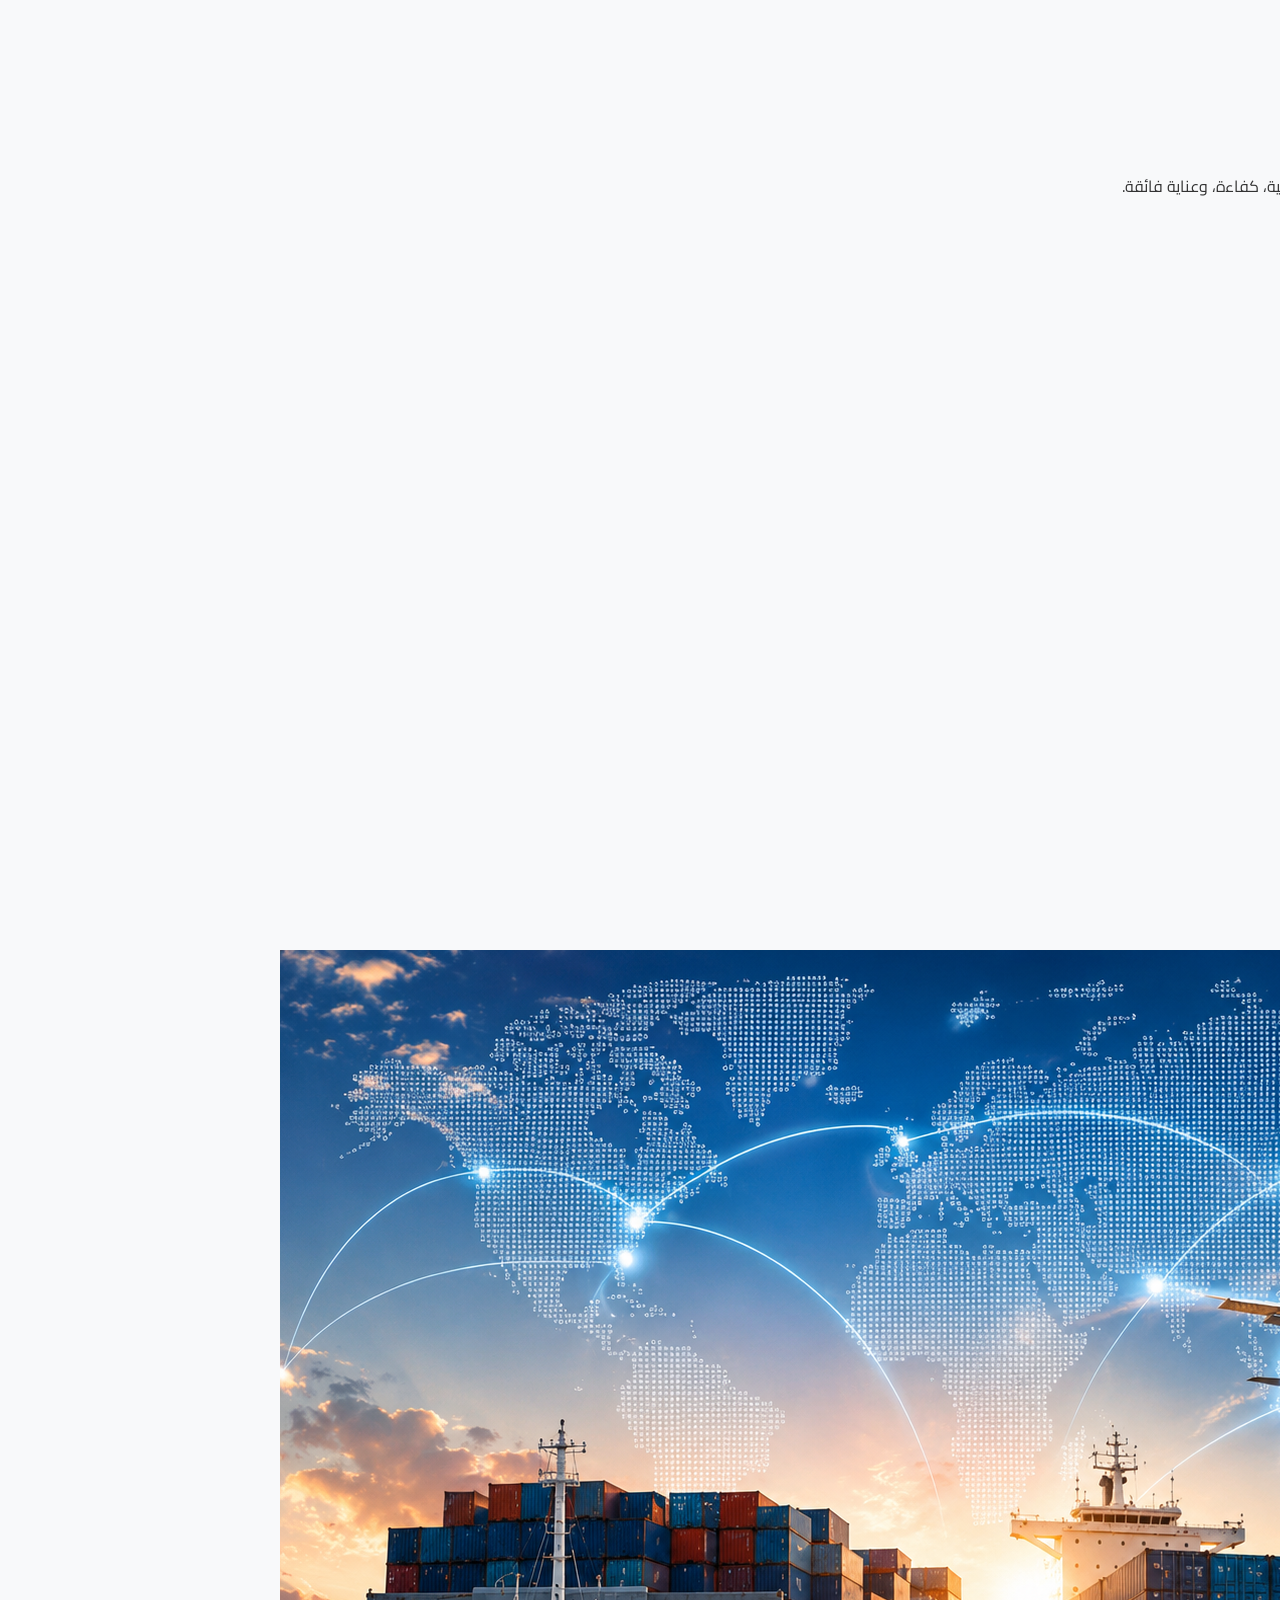
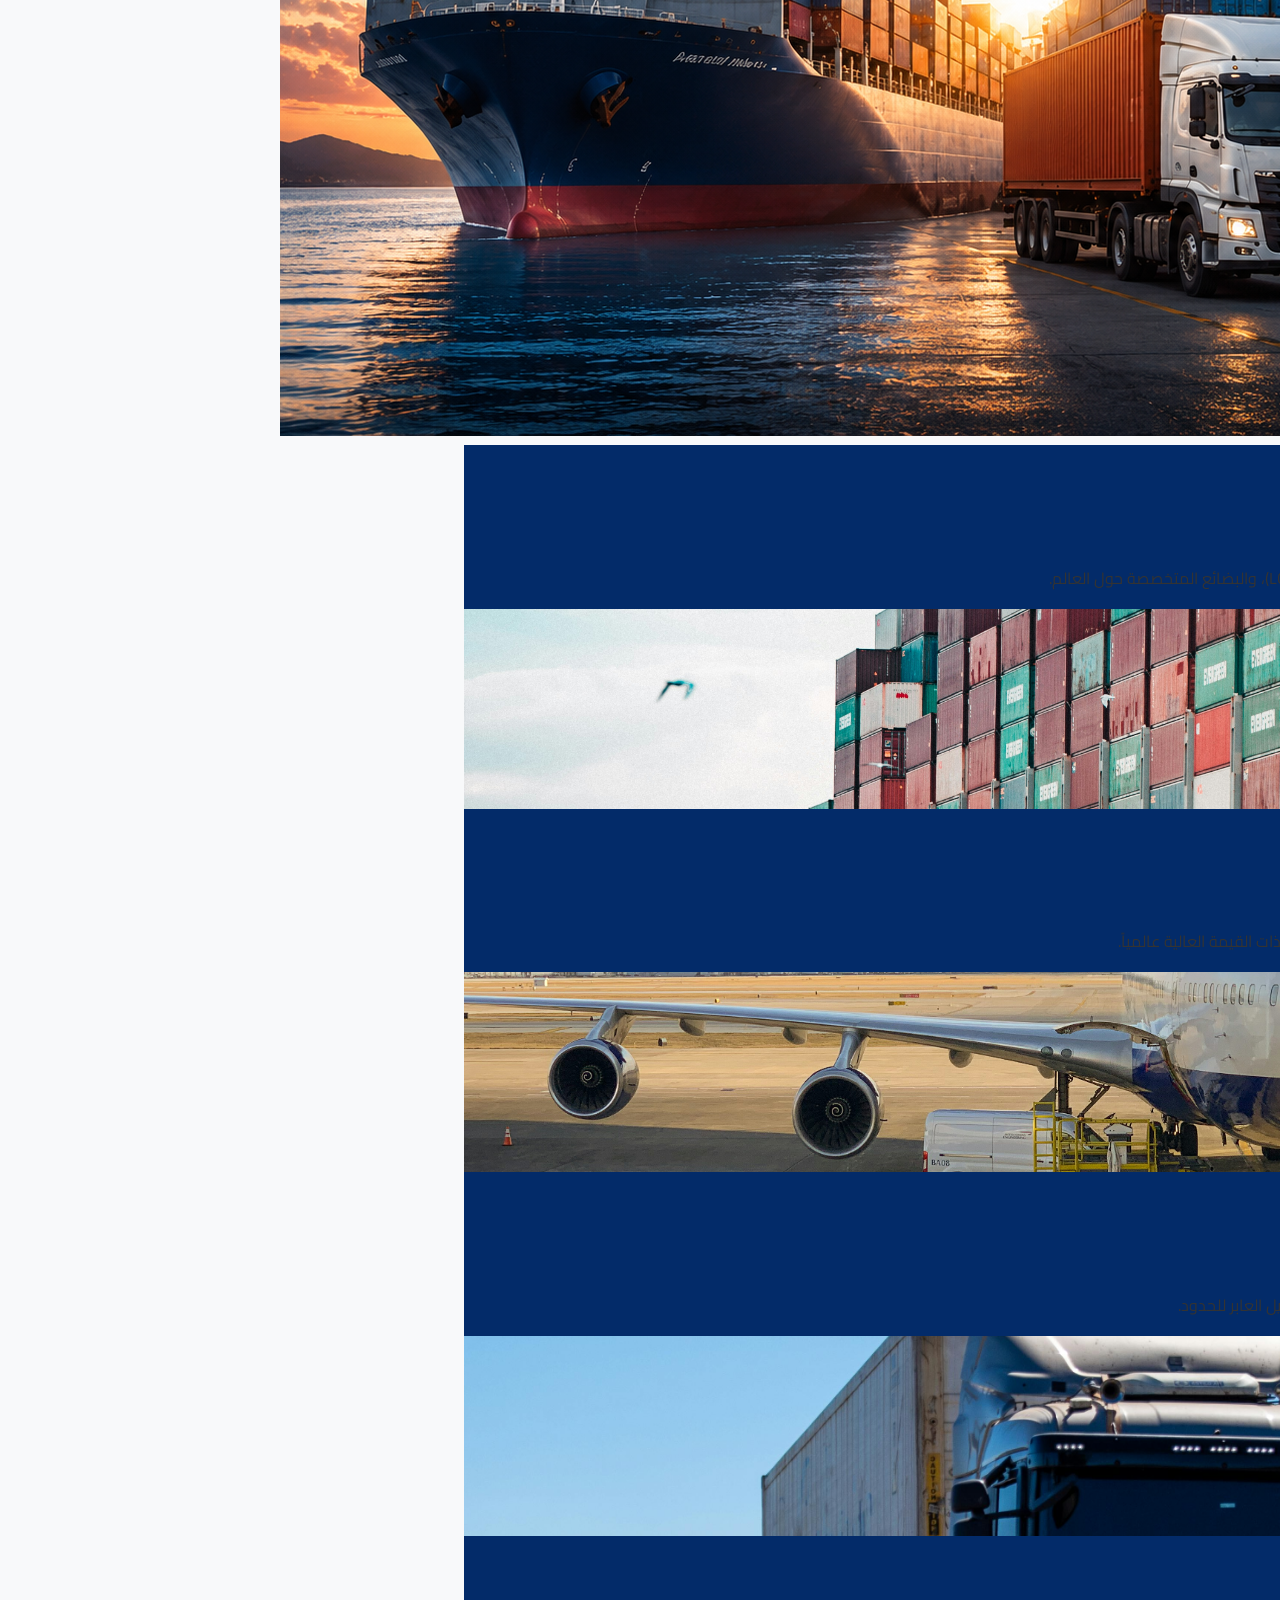
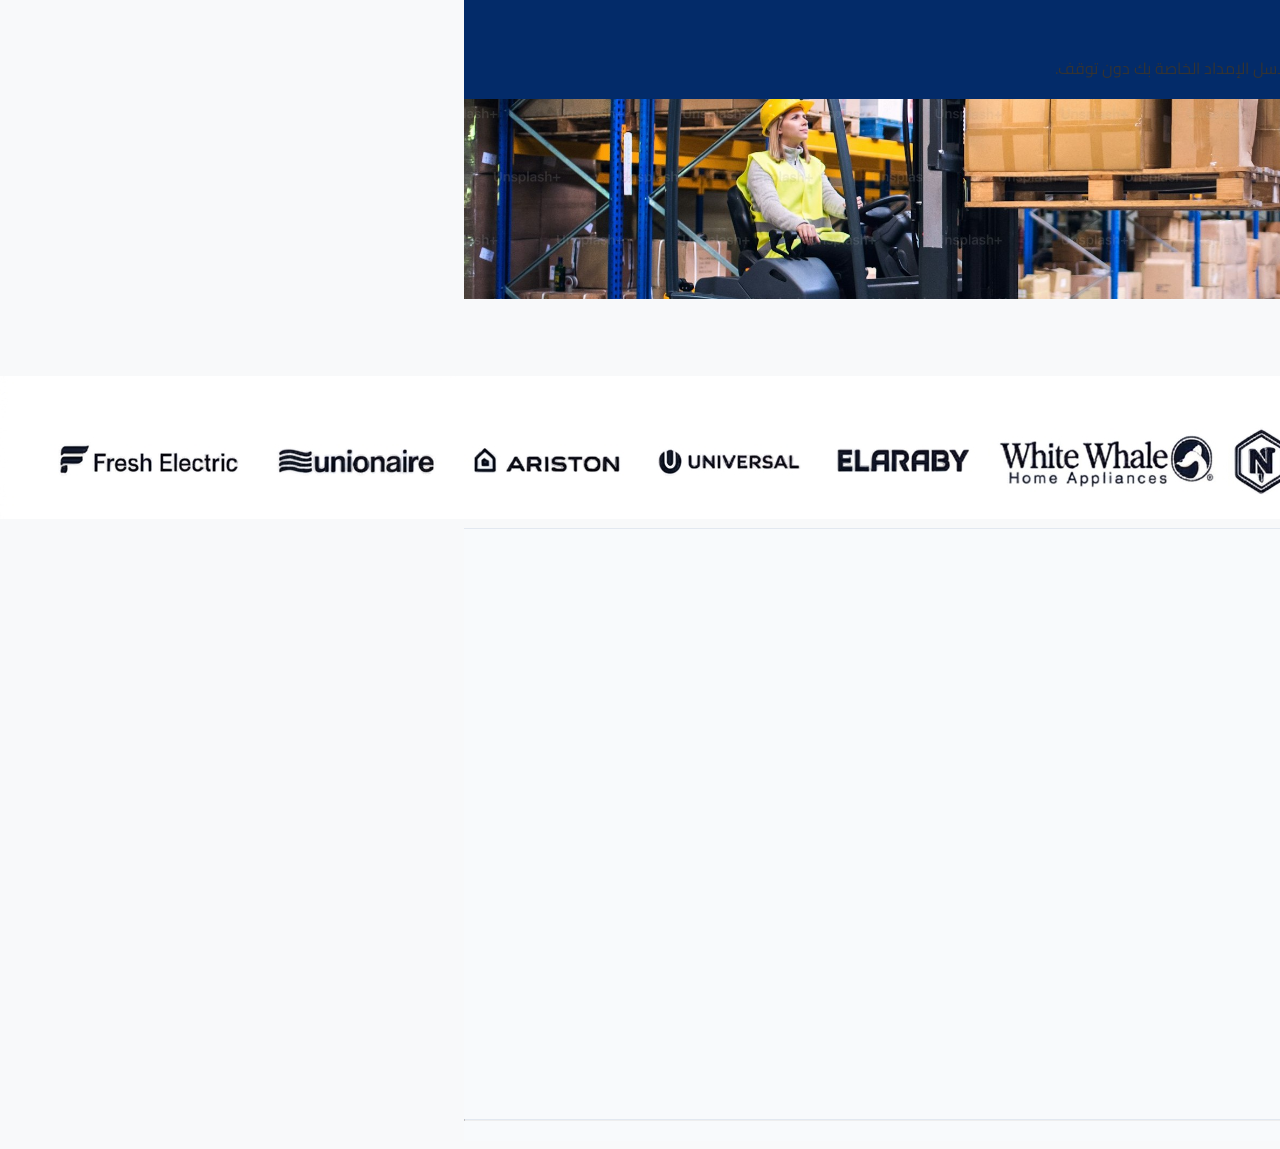
==== commit 18192e29: "Add files via upload" ====
--- a/ar/index.html
+++ b/ar/index.html
@@ -1,585 +1,594 @@
-<!doctype html>
-<html lang="en">
-  <head>
-    <!-- 
-    =======================================================================
-    * PROJECT:     Professional Multi-page Portfolio
-    * VERSION:     1.0.0
-    * AUTHOR:      Mostafa
-    * DESCRIPTION: Home Page (English Version) with Multilingual Setup
-    =======================================================================
-    -->
-    <meta charset="UTF-8" />
-    <meta name="viewport" content="width=device-width, initial-scale=1.0" />
-    <title>Portfolio | Home</title>
-
-    <!-- THIRD-PARTY CORE CSS STYLESHEETS -->
-    <!-- Google Fonts: Poppins (Clean Sans-Serif Typography) -->
-    <link
-      href="https://fonts.googleapis.com/css2?family=Poppins:wght@300;400;600;700&display=swap"
-      rel="stylesheet"
-    />
-    <!-- Font Awesome Icons (Scalable Vector Icons) -->
-    <link
-      rel="stylesheet"
-      href="https://cdnjs.cloudflare.com/ajax/libs/font-awesome/6.5.1/css/all.min.css"
-    />
-    <!-- Bootstrap 5 Compiled CSS (Local Production File) -->
-    <link rel="stylesheet" href="../css/bootstrap.min.css" />
-
-    <!-- CUSTOM USER-DEFINED STYLESHEETS -->
-    <!-- Primary Global Stylesheet (LTR Layouts) -->
-    <link rel="stylesheet" href="../css/style.css" />
-
-    <!-- PAGE-SPECIFIC CRITICAL INLINE STYLES -->
-    <style>
-      body {
-        font-family: "Poppins", sans-serif;
-        background-color: #f8f9fa;
-      }
-    </style>
-  </head>
-  <body>
-    <!-- ==========================================
-         START: GLOBAL NAVIGATION BAR
-         Features: Sticky-top, Responsive, Dark Theme
-         ========================================== -->
-    <nav
-      class="navbar navbar-expand-lg navbar-light bg-white sticky-top py-3 border-bottom border-light"
-    >
-      <div class="container">
-        <a
-          class="navbar-brand fw-bold text-dark d-flex align-items-center"
-          href="index.html"
-        >
-          <img
-            src="../assets/images/Logo RGB.jpg.jpeg"
-            alt=""
-            class="img-fluid"
-            style="height: 50px"
-          />
-        </a>
-
-        <button
-          class="navbar-toggler"
-          type="button"
-          data-bs-toggle="collapse"
-          data-bs-target="#mainNavbar"
-          aria-controls="mainNavbar"
-          aria-expanded="false"
-          aria-label="Toggle navigation"
-        >
-          <span class="navbar-toggler-icon"></span>
-        </button>
-
-        <div class="collapse navbar-collapse" id="mainNavbar">
-          <ul class="navbar-nav mx-auto mb-2 mb-lg-0 gap-lg-3">
-            <li class="nav-item">
-              <a
-                class="nav-link active fw-semibold text-uppercase text-dark position-relative"
-                href="index.html"
-                >Home</a
-              >
-            </li>
-            <li class="nav-item">
-              <a
-                class="nav-link fw-semibold text-uppercase text-secondary"
-                href="services.html"
-                >Services</a
-              >
-            </li>
-            <li class="nav-item">
-              <a
-                class="nav-link fw-semibold text-uppercase text-secondary"
-                href="about.html"
-                >About</a
-              >
-            </li>
-            <li class="nav-item">
-              <a
-                class="nav-link fw-semibold text-uppercase text-secondary"
-                href="contact.html"
-                >Contact</a
-              >
-            </li>
-          </ul>
-          <div class="d-flex">
-            <a
-              href="contact.html"
-              class="btn btn-primary-dark px-4 py-2 rounded-0 text-white fw-semibold"
-              >Get</a
-            >
-          </div>
-        </div>
-      </div>
-    </nav>
-        <!-- ==========================================
-         END: GLOBAL NAVIGATION BAR
-         ========================================== -->
-    <!-- ==========================================
-          START: HERO MAIN SECTION
-          Structure: Full-Width Background Image + Overlay + Centered Content
-          ========================================== -->  
-    <header
-      class="hero-banner d-flex align-items-center text-center text-white position-relative"
-    >
-      <div
-        class="hero-overlay position-absolute top-0 start-0 w-100 h-100"
-      ></div>
-
-      <div class="container position-relative z-1">
-        <div class="row justify-content-center">
-          <div class="col-xl-9 col-lg-10">
-            <h1 class="display-3 fw-bold tracking-tight mb-4 text-white">
-              Linking Markets,<br />Delivering the Best Service.
-            </h1>
-            <p class="lead mb-5 px-md-5 text-light opacity-75 fs-5">
-              Reliable global logistics, precision execution, and institutional
-              strength to power your supply chain.
-            </p>
-            <div class="d-flex justify-content-center gap-3 flex-wrap">
-              <a
-                href="contact.html"
-                class="btn btn-white px-5 py-3 rounded-0 fw-bold"
-                >Contact Us</a
-              >
-              <a
-                href="services.html"
-                class="btn btn-outline-white px-5 py-3 rounded-0 fw-bold"
-                >View Case Studies</a
-              >
-            </div>
-          </div>
-        </div>
-      </div>
-    </header>
-
-    <section class="stats-section bg-white">
-      <div class="container text-center">
-        <div
-          class="row g-4  justify-content-between align-items-center text-center text-md-start  py-5"
-        >
-          <div
-            class="col-xl-3 col-md-6 d-md-flex align-items-center gap-3 justify-content-center justify-content-xl-start bottom-stat-col"
-          >
-            <div class="stat-icon text-primary fs-3 mb-2 mb-md-0">
-              <i class="fa-solid fa-earth-americas"></i>
-            </div>
-            <div>
-              <h4 class="fw-bold text-dark-blue mb-0 fs-5">150+</h4>
-              <p
-                class="text-uppercase text-muted small fw-semibold tracking-wider mb-0"
-                style="font-size: 0.75rem"
-              >
-                Countries Served
-              </p>
-            </div>
-          </div>
-
-          <div
-            class="col-xl-3 col-md-6 d-md-flex align-items-center gap-3 justify-content-center justify-content-xl-start bottom-stat-col"
-          >
-            <div class="stat-icon text-primary fs-3 mb-2 mb-md-0">
-              <i class="fa-solid fa-box-archive"></i>
-            </div>
-            <div>
-              <h4 class="fw-bold text-dark-blue mb-0 fs-5">1M+</h4>
-              <p
-                class="text-uppercase text-muted small fw-semibold tracking-wider mb-0"
-                style="font-size: 0.75rem"
-              >
-                Shipments Delivered
-              </p>
-            </div>
-          </div>
-
-          <div
-            class="col-xl-3 col-md-6 d-md-flex align-items-center gap-3 justify-content-center justify-content-xl-start bottom-stat-col"
-          >
-            <div class="stat-icon text-primary fs-3 mb-2 mb-md-0">
-              <i class="fa-solid fa-user-tie"></i>
-            </div>
-            <div>
-              <h4 class="fw-bold text-dark-blue mb-0 fs-5">25+</h4>
-              <p
-                class="text-uppercase text-muted small fw-semibold tracking-wider mb-0"
-                style="font-size: 0.75rem"
-              >
-                Years of Experience
-              </p>
-            </div>
-          </div>
-
-          <div
-            class="col-xl-3 col-md-6 d-md-flex align-items-center gap-3 justify-content-center justify-content-xl-start"
-          >
-            <div class="stat-icon text-primary fs-3 mb-2 mb-md-0">
-              <i class="fa-regular fa-clock"></i>
-            </div>
-            <div>
-              <h4 class="fw-bold text-dark-blue mb-0 fs-5">99.9%</h4>
-              <p
-                class="text-uppercase text-muted small fw-semibold tracking-wider mb-0"
-                style="font-size: 0.75rem"
-              >
-                On-Time Delivery
-              </p>
-            </div>
-          </div>
-        </div>
-      </div>
-    </section>
-
-    <!-- ==========================================
-         END: HERO MAIN SECTION
-         ========================================== -->
-
-    <!-- ==========================================
-         START: CORE SERVICES HIGHLIGHT SECTION
-         Structure: Icon + Title + Description
-        ========================================== -->
-
-    <section class="services-section py-5 bg-white">
-      <div class="container py-3">
-        <div class="row align-items-center g-4 mb-5">
-          <div class="col-lg-6">
-            <div class="row g-3 mb-3">
-              <span
-                class="text-primary fw-bold text-uppercase tracking-wider small d-block mb-2"
-                style="letter-spacing: 1.5px"
-                >Core Logistics Solutions</span
-              >
-              <h2
-                class="display-5 fw-bold text-dark-blue mb-3"
-                style="font-size: 2.75rem"
-              >
-                Global Freight Solutions
-              </h2>
-              <p class="text-muted mb-0 fs-5 lh-base" style="max-width: 90%">
-                End-to-end logistics services that connect businesses to global
-                markets with reliability, efficiency, and care.
-              </p>
-            </div>
-            <div class="row g-4 mb-5 pb-5 border-bottom border-light-subtle">
-              <div class="col-xl-3 col-md-6">
-                <div
-                  class="feature-item d-flex flex-column align-items-center text-center align-items-sm-start text-sm-start pe-xl-3"
-                >
-                  <div
-                    class="feature-icon-wrap mb-3 d-flex align-items-center justify-content-center rounded-circle bg-light-blue"
-                  >
-                    <i class="fa-solid fa-earth-americas text-primary fs-5"></i>
-                  </div>
-                  <h6
-                    class="fw-bold text-dark-blue text-uppercase mb-2"
-                    style="letter-spacing: 0.5px; font-size: 0.85rem"
-                  >
-                    Global Reach
-                  </h6>
-                  <p class="text-muted small mb-0 lh-sm">
-                    Extensive network across 150+ countries and key trade lanes.
-                  </p>
-                </div>
-              </div>
-              <div class="col-xl-3 col-md-6">
-                <div
-                  class="feature-item d-flex flex-column align-items-center text-center align-items-sm-start text-sm-start pe-xl-3"
-                >
-                  <div
-                    class="feature-icon-wrap mb-3 d-flex align-items-center justify-content-center rounded-circle bg-light-blue"
-                  >
-                    <i class="fa-solid fa-shield-halved text-primary fs-5"></i>
-                  </div>
-                  <h6
-                    class="fw-bold text-dark-blue text-uppercase mb-2"
-                    style="letter-spacing: 0.5px; font-size: 0.85rem"
-                  >
-                    Reliable & Secure
-                  </h6>
-                  <p class="text-muted small mb-0 lh-sm">
-                    Industry-leading safety, compliance, and cargo protection.
-                  </p>
-                </div>
-              </div>
-              <div class="col-xl-3 col-md-6">
-                <div
-                  class="feature-item d-flex flex-column align-items-center text-center align-items-sm-start text-sm-start pe-xl-3"
-                >
-                  <div
-                    class="feature-icon-wrap mb-3 d-flex align-items-center justify-content-center rounded-circle bg-light-blue"
-                  >
-                    <i class="fa-solid fa-chart-line text-primary fs-5"></i>
-                  </div>
-                  <h6
-                    class="fw-bold text-dark-blue text-uppercase mb-2"
-                    style="letter-spacing: 0.5px; font-size: 0.85rem"
-                  >
-                    Efficiency Driven
-                  </h6>
-                  <p class="text-muted small mb-0 lh-sm">
-                    Optimized routes and smart solutions to reduce time and
-                    cost.
-                  </p>
-                </div>
-              </div>
-              <div class="col-xl-3 col-md-6">
-                <div
-                  class="feature-item d-flex flex-column align-items-center text-center align-items-sm-start text-sm-start"
-                >
-                  <div
-                    class="feature-icon-wrap mb-3 d-flex align-items-center justify-content-center rounded-circle bg-light-blue"
-                  >
-                    <i class="fa-solid fa-user text-primary fs-5"></i>
-                  </div>
-                  <h6
-                    class="fw-bold text-dark-blue text-uppercase mb-2"
-                    style="letter-spacing: 0.5px; font-size: 0.85rem"
-                  >
-                    Customer Focused
-                  </h6>
-                  <p class="text-muted small mb-0 lh-sm">
-                    Dedicated support and tailored solutions for your business.
-                  </p>
-                </div>
-              </div>
-            </div>
-          </div>
-          <div class="col-lg-6">
-            <div class="position-relative text-center text-lg-end">
-              <img
-                src="../assets/images/global-freight-logistics.png"
-                alt="Global Freight Logistics"
-                class="img-fluid rounded-3"
-              />
-            </div>
-          </div>
-        </div>
-
-        <div class="row g-4">
-          <div class="col-lg-6">
-            <div
-              class="service-panel-card d-flex flex-column flex-md-row rounded-3 overflow-hidden shadow-sm h-100"
-            >
-              <div
-                class="service-panel-info p-4 p-xl-5 text-white d-flex flex-column justify-content-center position-relative"
-              >
-                <div
-                  class="service-panel-icon mb-3 d-flex align-items-center justify-content-center rounded-circle border border-white border-2"
-                >
-                  <i class="fa-solid fa-ship fs-5"></i>
-                </div>
-                <h4 class="fw-bold text-uppercase mb-3 tracking-wide">
-                  Ocean Freight
-                </h4>
-                <p class="text-light opacity-75 small mb-0">
-                  Reliable ocean shipping solutions for FCL, LCL, and
-                  specialized cargo worldwide.
-                </p>
-              </div>
-              <div
-                class="service-panel-img"
-                style="
-                  background-image: url(&quot;../assets/images/ocean-freight-bg.jpg&quot;);
-                "
-              ></div>
-            </div>
-          </div>
-
-          <div class="col-lg-6">
-            <div
-              class="service-panel-card d-flex flex-column flex-md-row rounded-3 overflow-hidden shadow-sm h-100"
-            >
-              <div
-                class="service-panel-info p-4 p-xl-5 text-white d-flex flex-column justify-content-center position-relative"
-              >
-                <div
-                  class="service-panel-icon mb-3 d-flex align-items-center justify-content-center rounded-circle border border-white border-2"
-                >
-                  <i class="fa-solid fa-plane-departure fs-5"></i>
-                </div>
-                <h4 class="fw-bold text-uppercase mb-3 tracking-wide">
-                  Air Freight
-                </h4>
-                <p class="text-light opacity-75 small mb-0">
-                  Fast and secure air freight services for time-critical and
-                  high-value shipments globally.
-                </p>
-              </div>
-              <div
-                class="service-panel-img"
-                style="
-                  background-image: url(&quot;../assets/images/air-freight-bg.jpg&quot;);
-                "
-              ></div>
-            </div>
-          </div>
-
-          <div class="col-lg-6">
-            <div
-              class="service-panel-card d-flex flex-column flex-md-row rounded-3 overflow-hidden shadow-sm h-100"
-            >
-              <div
-                class="service-panel-info p-4 p-xl-5 text-white d-flex flex-column justify-content-center position-relative"
-              >
-                <div
-                  class="service-panel-icon mb-3 d-flex align-items-center justify-content-center rounded-circle border border-white border-2"
-                >
-                  <i class="fa-solid fa-truck-front fs-5"></i>
-                </div>
-                <h4 class="fw-bold text-uppercase mb-3 tracking-wide">
-                  Land Transport
-                </h4>
-                <p class="text-light opacity-75 small mb-0">
-                  Extensive road network for efficient trucking and cross-border
-                  delivery.
-                </p>
-              </div>
-              <div
-                class="service-panel-img"
-                style="
-                  background-image: url(&quot;../assets/images/land-transport-bg.jpg&quot;);
-                "
-              ></div>
-            </div>
-          </div>
-
-          <div class="col-lg-6">
-            <div
-              class="service-panel-card d-flex flex-column flex-md-row rounded-3 overflow-hidden shadow-sm h-100"
-            >
-              <div
-                class="service-panel-info p-4 p-xl-5 text-white d-flex flex-column justify-content-center position-relative"
-              >
-                <div
-                  class="service-panel-icon mb-3 d-flex align-items-center justify-content-center rounded-circle border border-white border-2"
-                >
-                  <i class="fa-solid fa-warehouse fs-5"></i>
-                </div>
-                <h4 class="fw-bold text-uppercase mb-3 tracking-wide">
-                  Warehousing
-                </h4>
-                <p class="text-light opacity-75 small mb-0">
-                  Secure storage, inventory management, and seamless
-                  distribution to keep your supply chain moving.
-                </p>
-              </div>
-              <div
-                class="service-panel-img"
-                style="
-                  background-image: url(&quot;../assets/images/warehouse-bg.jpg&quot;);
-                "
-              ></div>
-            </div>
-          </div>
-        </div>
-      </div>
-      <div class="container text-center mt-5 pt-5">
-        <p class="text-uppercase text-start text-muted small fw-semibold  " style="font-size: 1.25rem"> 
-          Some Of Our Big Customers :
-        </p>
-
-         <img src="../assets/images/partners (2).png" alt="" class="img-fluid" />
-      </div>
- 
-    </section>
-    <!-- ==========================================
-         END: CORE SERVICES HIGHLIGHT SECTION
-         ========================================== -->
-
-    <!-- ==========================================
-         START: GLOBAL FOOTER CONFIGURATION
-         Structure: 4 Columns (Brand, Network, Support, Legal)
-        ========================================== -->
-
-    <footer class="main-footer">
-      <div class="container">
-        <div class="row gy-4">
-          <div class="col-lg-4 col-md-6">
-            <div class="footer-brand">
-              <img
-                src="../assets/images/logo_footer.png"
-                alt="Prime Link Logo"
-                class="footer-logo mb-3"
-              />
-              <p class="copyright-text">
-                &copy; 2026 <span class="highlight">Prime Link</span> Freight
-                Solutions.<br />
-                All rights reserved.
-              </p>
-            </div>
-          </div>
-
-          <div class="col-lg-2 col-md-6">
-            <h5 class="footer-heading">Network</h5>
-            <ul class="footer-links list-unstyled">
-              <li>
-                <a href="#"
-                  ><i class="fa-solid fa-earth-americas me-2"></i>Global
-                  Network</a
-                >
-              </li>
-              <li>
-                <a href="#"
-                  ><i class="fa-solid fa-ship me-2"></i>Carrier Portal</a
-                >
-              </li>
-            </ul>
-          </div>
-
-          <div class="col-lg-3 col-md-6">
-            <h5 class="footer-heading">Support</h5>
-            <ul class="footer-links list-unstyled">
-              <li>
-                <a href="#"
-                  ><i class="fa-solid fa-headset me-2"></i>Support Center</a
-                >
-              </li>
-              <li>
-                <a href="#"
-                  ><i class="fa-solid fa-circle-question me-2"></i>FAQs</a
-                >
-              </li>
-            </ul>
-          </div>
-
-          <div class="col-lg-3 col-md-6">
-            <h5 class="footer-heading">Legal & Compliance</h5>
-            <ul class="footer-links list-unstyled">
-              <li>
-                <a href="#"
-                  ><i class="fa-solid fa-shield-halved me-2"></i>Privacy
-                  Policy</a
-                >
-              </li>
-              <li>
-                <a href="#"
-                  ><i class="fa-solid fa-file-contract me-2"></i>Terms of
-                  Service</a
-                >
-              </li>
-            </ul>
-          </div>
-        </div>
-
-        <hr class="footer-divider" />
-
-        <div class="footer-bottom text-center"></div>
-      </div>
-    </footer>
-
-    <!-- ==========================================
-         END: GLOBAL FOOTER
-         ========================================== -->
-    <!-- ==========================================
-         START: GLOBAL SCRIPTS ATTACHMENT
-         Placed at bottom to optimize DOM load speed
-         ========================================== -->
-    <!-- Bootstrap 5 Compiled Bundle JS (Includes Popper Core) -->
-    <script src="../js/bootstrap.bundle.min.js"></script>
-    <!-- Custom Application Javascript Execution File -->
-    <script src="../js/main.js"></script>
-    <!-- ==========================================
-         END: GLOBAL SCRIPTS ATTACHMENT
-         ========================================== -->
-  </body>
-</html>
+<!doctype html>
+<html lang="ar" dir="rtl">
+  <head>
+     <!-- 
+    =======================================================================
+    * PROJECT:     Professional Multi-page Portfolio
+    * PAGE:        index (index.html)
+    * AUTHOR:      Mostafa AbdEl-All
+    * =======================================================================
+    -->
+    
+    <!-- METADATA & CONTENT CONFIGURATION -->
+    <meta charset="UTF-8" />
+    <meta name="viewport" content="width=device-width, initial-scale=1.0" />
+    <title>المعرض الشخصي | الرئيسية</title>
+
+    <!-- EXTERNAL STYLESHEETS & FONTS -->
+    <!-- Typography: Cairo (for Arabic text) and Poppins (for English/fallback text) -->
+    <link
+      href="https://fonts.googleapis.com/css2?family=Cairo:wght@300;400;600;700&family=Poppins:wght@300;400;600;700&display=swap"
+      rel="stylesheet"
+    />
+    <!-- Iconography: FontAwesome v6.5.1 Icons -->
+    <link
+      rel="stylesheet"
+      href="https://cdnjs.cloudflare.com/ajax/libs/font-awesome/6.5.1/css/all.min.css"
+    />
+    <!-- Framework Stylesheet: Bootstrap v5 RTL Support -->
+    <link rel="stylesheet" href="../css/bootstrap.rtl.min.css" />
+
+    <!-- Application Custom Stylesheet -->
+    <link rel="stylesheet" href="../css/style.css" />
+
+    <!-- Page Specific Embedded Overrides -->
+    <style>
+      body {
+        font-family: "Cairo", "Poppins", sans-serif;
+        background-color: #f8f9fa;
+      }
+    </style>
+  </head>
+  <body>
+    
+    <!-- GLOBAL NAVIGATION HEADER -->
+    <!-- Sticky-top white background navbar with standard responsive Bootstrap behavior -->
+    <nav
+      class="navbar navbar-expand-lg navbar-light bg-white sticky-top py-3 border-bottom border-light"
+    >
+      <div class="container">
+        <!-- Brand Logo Wrapper -->
+        <a
+          class="navbar-brand fw-bold text-dark d-flex align-items-center"
+          href="index.html"
+        >
+          <img
+            src="../assets/images/Logo RGB.jpg.jpeg"
+            alt=""
+            class="img-fluid"
+            style="height: 50px"
+          />
+        </a>
+
+        <!-- Mobile Menu Toggle Button (Hamburger Icon) -->
+        <button
+          class="navbar-toggler"
+          type="button"
+          data-bs-toggle="collapse"
+          data-bs-target="#mainNavbar"
+          aria-controls="mainNavbar"
+          aria-expanded="false"
+          aria-label="Toggle navigation"
+        >
+          <span class="navbar-toggler-icon"></span>
+        </button>
+
+        <!-- Navbar Link Links & Action Buttons Group -->
+        <div class="collapse navbar-collapse" id="mainNavbar">
+          <!-- Main Navigation Links -->
+          <ul class="navbar-nav ms-auto me-auto mb-2 mb-lg-0 gap-lg-3">
+            <li class="nav-item">
+              <a
+                class="nav-link active fw-semibold text-uppercase text-dark position-relative"
+                href="index.html"
+                >الرئيسية</a
+              >
+            </li>
+            <li class="nav-item">
+              <a
+                class="nav-link fw-semibold text-uppercase text-secondary"
+                href="services.html"
+                >خدماتنا</a
+              >
+            </li>
+            <li class="nav-item">
+              <a
+                class="nav-link fw-semibold text-uppercase text-secondary"
+                href="about.html"
+                >من نحن</a
+              >
+            </li>
+            <li class="nav-item">
+              <a
+                class="nav-link fw-semibold text-uppercase text-secondary"
+                href="contact.html"
+                >اتصل بنا</a
+              >
+            </li>
+          </ul>
+          
+          <!-- CTA & Localization Actions -->
+          <div class="d-flex">
+            <a
+              href="contact.html"
+              class="btn btn-primary-dark px-4 py-2 me-2 rounded-0 text-white fw-semibold"
+              >ابدأ الآن</a
+            >
+             <a
+              href="../en/index.html"
+              class="btn btn-primary-dark px-4 py-2 rounded-0 text-white fw-semibold"
+              >EN</a
+            >
+          </div>
+        </div>
+      </div>
+    </nav>
+    
+    <!-- HERO HERO BANNER SECTION -->
+    <!-- Features full height overlay background container with primary headings and call-to-actions -->
+    <header
+      class="hero-banner d-flex align-items-center text-center text-white position-relative"
+    >
+      <!-- Dark Mask Overlay for Text Contrast and Readability -->
+      <div
+        class="hero-overlay position-absolute top-0 start-0 w-100 h-100"
+      ></div>
+
+      <div class="container position-relative z-1">
+        <div class="row justify-content-center">
+          <div class="col-xl-9 col-lg-10">
+            <!-- Main Value Proposition Heading -->
+            <h1 class="display-3 fw-bold tracking-tight mb-4 text-white">
+              نربط الأسواق،<br />ونقدم أفضل الخدمات.
+            </h1>
+            <!-- Secondary Supporting Paragraph -->
+            <p class="lead mb-5 px-md-5 text-light opacity-75 fs-5">
+              خدمات لوجستية عالمية موثوقة، دقة في التنفيذ، وقوة مؤسسية لدعم وتمكين سلاسل الإمداد الخاصة بك.
+            </p>
+            <!-- Hero CTAs Button Grid -->
+            <div class="d-flex justify-content-center gap-3 flex-wrap">
+              <a
+                href="contact.html"
+                class="btn btn-white px-5 py-3 rounded-0 fw-bold"
+                >تواصل معنا</a
+              >
+              <a
+                href="services.html"
+                class="btn btn-outline-white px-5 py-3 rounded-0 fw-bold"
+                >عرض دراسات الحالة</a
+              >
+            </div>
+          </div>
+        </div>
+      </div>
+    </header>
+
+    <!-- KEY BUSINESS STATISTICS SECTION -->
+    <!-- Horizontal row visualizing company achievements and key metrics -->
+    <section class="stats-section bg-white">
+      <div class="container text-center">
+        <div
+          class="row g-4 justify-content-between align-items-center text-center text-md-start py-5"
+        >
+          <!-- Stat Item: Global Reach Countries -->
+          <div
+            class="col-xl-3 col-md-6 d-md-flex align-items-center gap-3 justify-content-center justify-content-xl-center bottom-stat-col border-end-lg"
+          >
+            <div class="stat-icon text-primary fs-3 mb-2 mb-md-0">
+              <i class="fa-solid fa-earth-americas"></i>
+            </div>
+            <div>
+              <h4 class="fw-bold text-dark-blue mb-0 fs-5">+150</h4>
+              <p
+                class="text-uppercase text-muted small fw-semibold tracking-wider mb-0"
+                style="font-size: 0.75rem"
+              >
+                دولة نخدمها
+              </p>
+            </div>
+          </div>
+
+          <!-- Stat Item: Shipments Delivered -->
+          <div
+            class="col-xl-3 col-md-6 d-md-flex align-items-center gap-3 justify-content-center justify-content-xl-center bottom-stat-col border-end-lg"
+          >
+            <div class="stat-icon text-primary fs-3 mb-2 mb-md-0">
+              <i class="fa-solid fa-box-archive"></i>
+            </div>
+            <div>
+              <h4 class="fw-bold text-dark-blue mb-0 fs-5">+1 مليون</h4>
+              <p
+                class="text-uppercase text-muted small fw-semibold tracking-wider mb-0"
+                style="font-size: 0.75rem"
+              >
+                شحنة تم تسليمها
+              </p>
+            </div>
+          </div>
+
+          <!-- Stat Item: Years of Industry Experience -->
+          <div
+            class="col-xl-3 col-md-6 d-md-flex align-items-center gap-3 justify-content-center justify-content-xl-center bottom-stat-col border-end-lg"
+          >
+            <div class="stat-icon text-primary fs-3 mb-2 mb-md-0">
+              <i class="fa-solid fa-user-tie"></i>
+            </div>
+            <div>
+              <h4 class="fw-bold text-dark-blue mb-0 fs-5">+25</h4>
+              <p
+                class="text-uppercase text-muted small fw-semibold tracking-wider mb-0"
+                style="font-size: 0.75rem"
+              >
+                عاماً من الخبرة
+              </p>
+            </div>
+          </div>
+
+          <!-- Stat Item: On-time Delivery Rate -->
+          <div
+            class="col-xl-3 col-md-6 d-md-flex align-items-center gap-3 justify-content-center justify-content-xl-center border-end-lg"
+          >
+            <div class="stat-icon text-primary fs-3 mb-2 mb-md-0">
+              <i class="fa-regular fa-clock"></i>
+            </div>
+            <div>
+              <h4 class="fw-bold text-dark-blue mb-0 fs-5">%99.9</h4>
+              <p
+                class="text-uppercase text-muted small fw-semibold tracking-wider mb-0"
+                style="font-size: 0.75rem"
+              >
+                التسليم في الوقت المحدد
+              </p>
+            </div>
+          </div>
+        </div>
+      </div>
+    </section>
+    
+    <!-- SERVICES & CORE COMPETENCIES SECTION -->
+    <section class="services-section py-5 bg-white">
+      <div class="container py-3">
+        
+        <!-- Part 1: Section Introduction & Highlight Grid -->
+        <div class="row align-items-center g-4 mb-5">
+          <!-- Text Content & Value Pillars -->
+          <div class="col-lg-6">
+            <!-- Section Titles -->
+            <div class="row g-3 mb-3">
+              <span
+                class="text-primary fw-bold text-uppercase tracking-wider small d-block mb-2"
+                style="letter-spacing: 1.5px"
+                >حلول اللوجستيات الأساسية</span
+              >
+              <h2
+                class="display-5 fw-bold text-dark-blue mb-3"
+                style="font-size: 2.75rem"
+              >
+                حلول الشحن العالمية
+              </h2>
+              <p class="text-muted mb-0 fs-5 lh-base" style="max-width: 90%">
+                خدمات لوجستية متكاملة تربط الشركات بالأسواق العالمية بكل موثوقية، كفاءة، وعناية فائقة.
+              </p>
+            </div>
+            
+            <!-- Core Value Grid Checklist -->
+            <div class="row g-4 mb-5 pb-5 border-bottom border-light-subtle">
+              
+              <!-- Value 1: Global Reach -->
+              <div class="col-xl-3 col-md-6">
+                <div
+                  class="feature-item d-flex flex-column align-items-center text-center align-items-sm-start text-sm-start pe-xl-3"
+                >
+                  <div
+                    class="feature-icon-wrap mb-3 d-flex align-items-center justify-content-center rounded-circle bg-light-blue"
+                  >
+                    <i class="fa-solid fa-earth-americas text-primary fs-5"></i>
+                  </div>
+                  <h6
+                    class="fw-bold text-dark-blue text-uppercase mb-2"
+                    style="letter-spacing: 0.5px; font-size: 0.85rem"
+                  >
+                    وصول عالمي
+                  </h6>
+                  <p class="text-muted small mb-0 lh-sm">
+                    شبكة ممتدة تشمل أكثر من 150 دولة وممرات تجارية رئيسية.
+                  </p>
+                </div>
+              </div>
+
+              <!-- Value 2: Security & Trust -->
+              <div class="col-xl-3 col-md-6">
+                <div
+                  class="feature-item d-flex flex-column align-items-center text-center align-items-sm-start text-sm-start pe-xl-3"
+                >
+                  <div
+                    class="feature-icon-wrap mb-3 d-flex align-items-center justify-content-center rounded-circle bg-light-blue"
+                  >
+                    <i class="fa-solid fa-shield-halved text-primary fs-5"></i>
+                  </div>
+                  <h6
+                    class="fw-bold text-dark-blue text-uppercase mb-2"
+                    style="letter-spacing: 0.5px; font-size: 0.85rem"
+                  >
+                    آمن وموثوق
+                  </h6>
+                  <p class="text-muted small mb-0 lh-sm">
+                    مستويات رائدة في السلامة، الامتثال، وحماية الشحنات.
+                  </p>
+                </div>
+              </div>
+
+              <!-- Value 3: Operational Efficiency -->
+              <div class="col-xl-3 col-md-6">
+                <div
+                  class="feature-item d-flex flex-column align-items-center text-center align-items-sm-start text-sm-start pe-xl-3"
+                >
+                  <div
+                    class="feature-icon-wrap mb-3 d-flex align-items-center justify-content-center rounded-circle bg-light-blue"
+                  >
+                    <i class="fa-solid fa-chart-line text-primary fs-5"></i>
+                  </div>
+                  <h6
+                    class="fw-bold text-dark-blue text-uppercase mb-2"
+                    style="letter-spacing: 0.5px; font-size: 0.85rem"
+                  >
+                    كفاءة تشغيلية
+                  </h6>
+                  <p class="text-muted small mb-0 lh-sm">
+                    مسارات محسّنة وحلول ذكية لتقليل الوقت والتكلفة.
+                  </p>
+                </div>
+              </div>
+
+              <!-- Value 4: Customer-Centric Support -->
+              <div class="col-xl-3 col-md-6">
+                <div
+                  class="feature-item d-flex flex-column align-items-center text-center align-items-sm-start text-sm-start"
+                >
+                  <div
+                    class="feature-icon-wrap mb-3 d-flex align-items-center justify-content-center rounded-circle bg-light-blue"
+                  >
+                    <i class="fa-solid fa-user text-primary fs-5"></i>
+                  </div>
+                  <h6
+                    class="fw-bold text-dark-blue text-uppercase mb-2"
+                    style="letter-spacing: 0.5px; font-size: 0.85rem"
+                  >
+                    تركيز على العميل
+                  </h6>
+                  <p class="text-muted small mb-0 lh-sm">
+                    دعم مخصص وحلول مصممة خصيصاً لتلبية متطلبات أعمالك.
+                  </p>
+                </div>
+              </div>
+
+            </div>
+          </div>
+          
+          <!-- Illustrative Promo Graphic Banner -->
+          <div class="col-lg-6">
+            <div class="position-relative text-center text-lg-start">
+              <img
+                src="../assets/images/global-freight-logistics.png"
+                alt="Global Freight Logistics"
+                class="img-fluid rounded-3"
+              />
+            </div>
+          </div>
+        </div>
+
+        <!-- Part 2: Detailed Services Panel Cards Group -->
+        <div class="row g-4">
+          
+          <!-- Service Card 1: Ocean Freight Services -->
+          <div class="col-lg-6">
+            <div
+              class="service-panel-card d-flex flex-column flex-md-row rounded-3 overflow-hidden shadow-sm h-100"
+            >
+              <div
+                class="service-panel-info p-4 p-xl-5 text-white d-flex flex-column justify-content-center position-relative"
+              >
+                <div
+                  class="service-panel-icon mb-3 d-flex align-items-center justify-content-center rounded-circle border border-white border-2"
+                >
+                  <i class="fa-solid fa-ship fs-5"></i>
+                </div>
+                <h4 class="fw-bold text-uppercase mb-3 tracking-wide">
+                  الشحن البحري
+                </h4>
+                <p class="text-light opacity-75 small mb-0">
+                  حلول شحن بحري موثوقة للحاويات الكاملة (FCL)، الشحنات المجزأة (LCL)، والبضائع المتخصصة حول العالم.
+                </p>
+              </div>
+              <div
+                class="service-panel-img"
+                style="
+                  background-image: url('../assets/images/ocean-freight-bg.jpg');
+                "
+              ></div>
+            </div>
+          </div>
+
+          <!-- Service Card 2: Air Freight Services -->
+          <div class="col-lg-6">
+            <div
+              class="service-panel-card d-flex flex-column flex-md-row rounded-3 overflow-hidden shadow-sm h-100"
+            >
+              <div
+                class="service-panel-info p-4 p-xl-5 text-white d-flex flex-column justify-content-center position-relative"
+              >
+                <div
+                  class="service-panel-icon mb-3 d-flex align-items-center justify-content-center rounded-circle border border-white border-2"
+                >
+                  <i class="fa-solid fa-plane-departure fs-5"></i>
+                </div>
+                <h4 class="fw-bold text-uppercase mb-3 tracking-wide">
+                  الشحن الجوي
+                </h4>
+                <p class="text-light opacity-75 small mb-0">
+                  خدمات شحن جوي سريعة وآمنة للشحنات الحساسة للوقت والشحنات ذات القيمة العالية عالمياً.
+                </p>
+              </div>
+              <div
+                class="service-panel-img"
+                style="
+                  background-image: url('../assets/images/air-freight-bg.jpg');
+                "
+              ></div>
+            </div>
+          </div>
+
+          <!-- Service Card 3: Land Transport Services -->
+          <div class="col-lg-6">
+            <div
+              class="service-panel-card d-flex flex-column flex-md-row rounded-3 overflow-hidden shadow-sm h-100"
+            >
+              <div
+                class="service-panel-info p-4 p-xl-5 text-white d-flex flex-column justify-content-center position-relative"
+              >
+                <div
+                  class="service-panel-icon mb-3 d-flex align-items-center justify-content-center rounded-circle border border-white border-2"
+                >
+                  <i class="fa-solid fa-truck-front fs-5"></i>
+                </div>
+                <h4 class="fw-bold text-uppercase mb-3 tracking-wide">
+                  النقل البري
+                </h4>
+                <p class="text-light opacity-75 small mb-0">
+                  شبكة طرق برية واسعة لخدمات النقل بالشاحنات بكفاءة عالية والتوصيل العابر للحدود.
+                </p>
+              </div>
+              <div
+                class="service-panel-img"
+                style="
+                  background-image: url('../assets/images/land-transport-bg.jpg');
+                "
+              ></div>
+            </div>
+          </div>
+
+          <!-- Service Card 4: Warehousing & Fulfillment -->
+          <div class="col-lg-6">
+            <div
+              class="service-panel-card d-flex flex-column flex-md-row rounded-3 overflow-hidden shadow-sm h-100"
+            >
+              <div
+                class="service-panel-info p-4 p-xl-5 text-white d-flex flex-column justify-content-center position-relative"
+              >
+                <div
+                  class="service-panel-icon mb-3 d-flex align-items-center justify-content-center rounded-circle border border-white border-2"
+                >
+                  <i class="fa-solid fa-warehouse fs-5"></i>
+                </div>
+                <h4 class="fw-bold text-uppercase mb-3 tracking-wide">
+                  التخزين والمستودعات
+                </h4>
+                <p class="text-light opacity-75 small mb-0">
+                  تخزين آمن، إدارة ذكية للمخزون، وتوزيع سلس لضمان استمرار حركة سلاسل الإمداد الخاصة بك دون توقف.
+                </p>
+              </div>
+              <div
+                class="service-panel-img"
+                style="
+                  background-image: url('../assets/images/warehouse-bg.jpg');
+                "
+              ></div>
+            </div>
+          </div>
+        </div>
+      </div>
+      
+      <!-- B2B Strategic Partners Showcase Container -->
+      <div class="container text-center mt-5 pt-5">
+        <p class="text-uppercase text-start text-muted small fw-semibold" style="font-size: 1.25rem"> 
+          بعض من كبار عملائنا :
+        </p>
+         <img src="../assets/images/partners (2).png" alt="" class="img-fluid" />
+      </div>
+    </section>
+
+    <!-- MAIN APP FOOTER COMPONENT -->
+    <footer class="main-footer">
+      <div class="container">
+        <div class="row gy-4">
+          <!-- Identity and Copyright Column -->
+          <div class="col-lg-4 col-md-6">
+            <div class="footer-brand">
+              <img
+                src="../assets/images/logo_footer.png"
+                alt="لوجو برايم لينك"
+                class="footer-logo mb-3"
+              />
+              <p class="copyright-text">
+                &copy; 2026 جميع الحقوق محفوظة لشركة <span class="highlight">برايم لينك</span> لخدمات الشحن المتكاملة.
+              </p>
+            </div>
+          </div>
+
+          <!-- Navigation Links Column: Network Infrastructure -->
+          <div class="col-lg-2 col-md-6">
+            <h5 class="footer-heading">شبكتنا</h5>
+            <ul class="footer-links list-unstyled">
+              <li>
+                <a href="#"
+                  ><i class="fa-solid fa-earth-americas me-2"></i>الشبكة العالمية</a
+                >
+              </li>
+              <li>
+                <a href="#"
+                  ><i class="fa-solid fa-ship me-2"></i>بوابة الناقلين</a
+                >
+              </li>
+            </ul>
+          </div>
+
+          <!-- Navigation Links Column: Customer Support Ecosystem -->
+          <div class="col-lg-3 col-md-6">
+            <h5 class="footer-heading">الدعم الفني</h5>
+            <ul class="footer-links list-unstyled">
+              <li>
+                <a href="#"
+                  ><i class="fa-solid fa-headset me-2"></i>مركز المساعدة</a
+                >
+              </li>
+              <li>
+                <a href="#"
+                  ><i class="fa-solid fa-circle-question me-2"></i>الأسئلة الشائعة</a
+                >
+              </li>
+            </ul>
+          </div>
+
+          <!-- Navigation Links Column: Compliance & Legal Information -->
+          <div class="col-lg-3 col-md-6">
+            <h5 class="footer-heading">الشروط والقوانين</h5>
+            <ul class="footer-links list-unstyled">
+              <li>
+                <a href="#"
+                  ><i class="fa-solid fa-shield-halved me-2"></i>سياسة الخصوصية</a
+                >
+              </li>
+              <li>
+                <a href="#"
+                  ><i class="fa-solid fa-file-contract me-2"></i>شروط الخدمة</a
+                >
+              </li>
+            </ul>
+          </div>
+        </div>
+
+        <!-- Section Border Separator -->
+        <hr class="footer-divider" />
+
+        <!-- Bottom Footer Utility bar (Reserved for dynamic credits or localization flags) -->
+        <div class="footer-bottom text-center"></div>
+      </div>
+    </footer>
+
+    <!-- CORE DEPENDENCIES JAVASCRIPT SCRIPTS -->
+    <!-- Framework Engine Bundle (Includes Bootstrap core & Popper.js) -->
+    <script src="../js/bootstrap.bundle.min.js"></script>
+    <!-- Core App Custom Scripts -->
+    <script src="../js/main.js"></script>
+  </body>
+</html>
